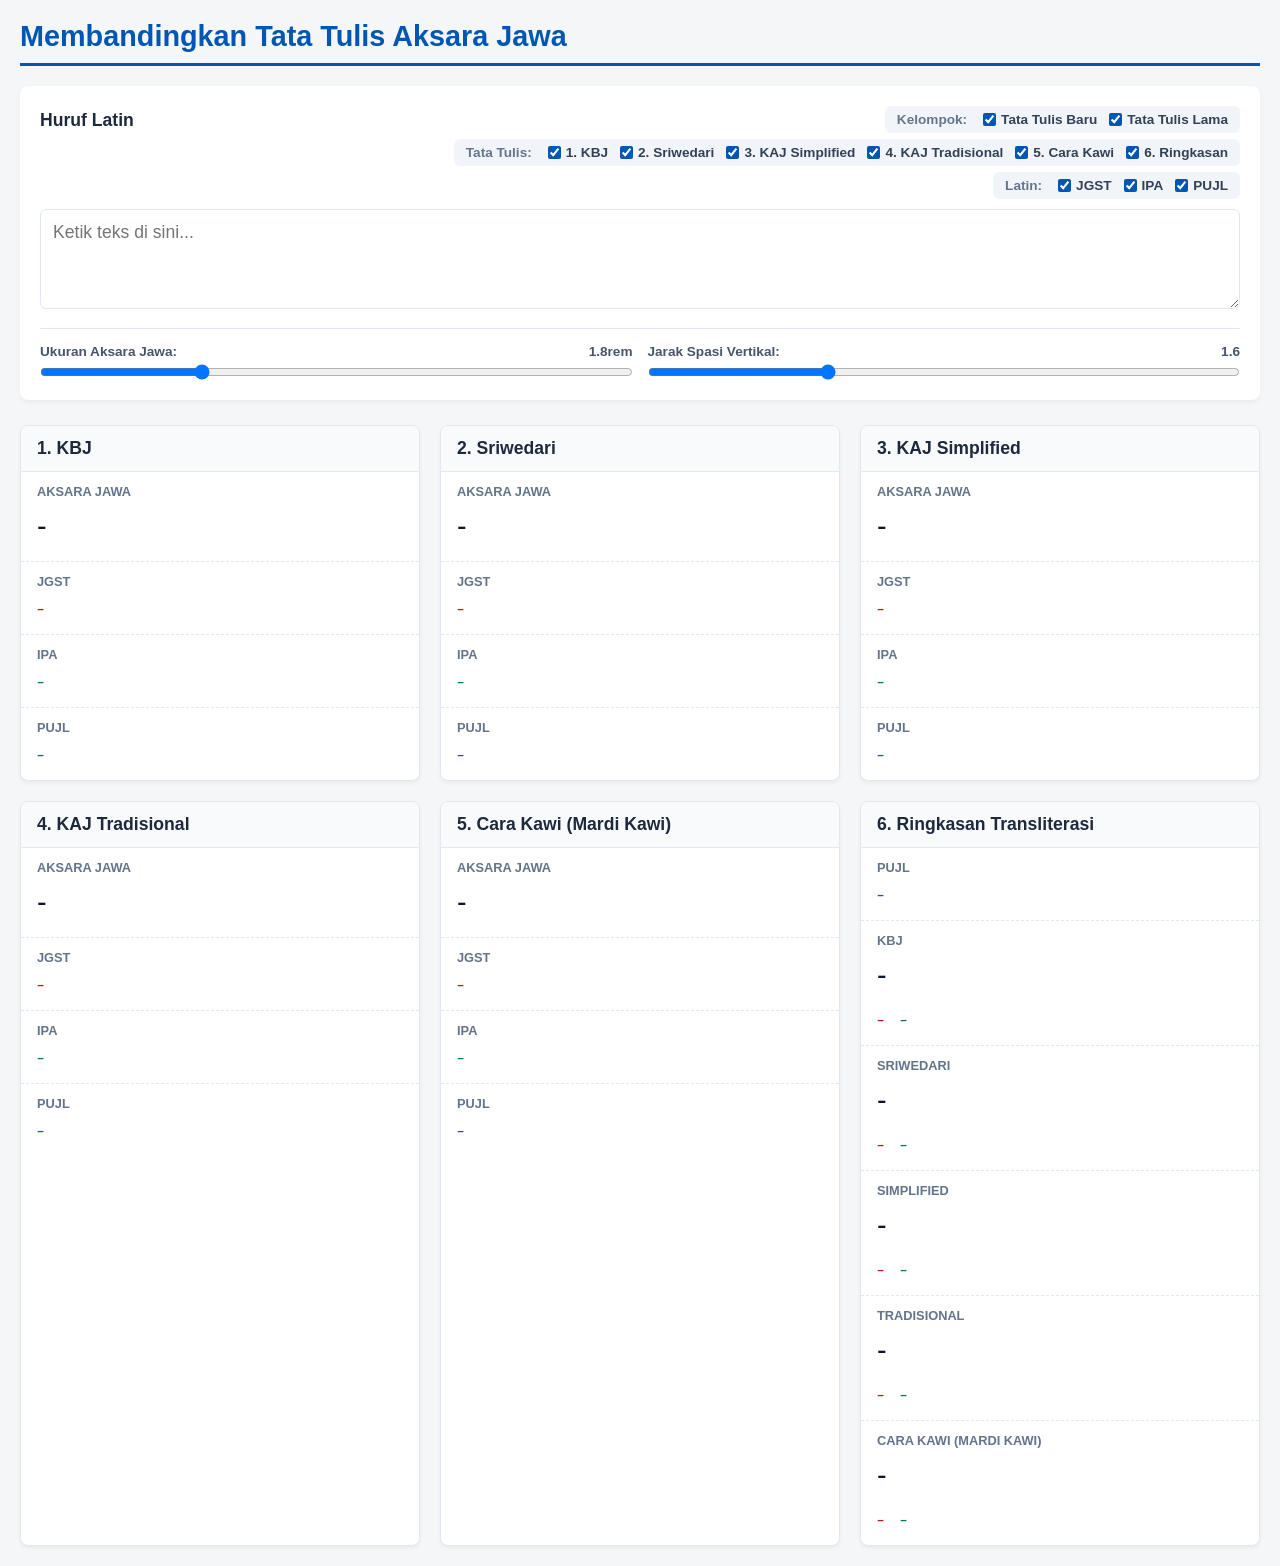
==== index3.html @ ecb648ba "Create index3.html file" ====
<!DOCTYPE html>
<html lang="jw">
<head>
    <meta charset="UTF-8">
    <meta name="viewport" content="width=device-width, initial-scale=1.0">
    <title>Membandingkan Tata Tulis Aksara Jawa</title>
    <!-- Google Font Gentium Plus untuk JGST, IPA & PUJL -->
    <link rel="preconnect" href="https://fonts.googleapis.com">
    <link rel="preconnect" href="https://fonts.gstatic.com" crossorigin>
    <link href="https://fonts.googleapis.com/css2?family=Gentium+Plus:ital,wght@0,400;0,700;1,400;1,700&display=swap" rel="stylesheet">
    <style>
        @font-face {
            font-family: 'Ngayogyann';
            src: url('ngayogyann.ttf') format('truetype');
        }
        @font-face {
            font-family: 'Ngayogyan';
            src: url('ngayogyan.ttf') format('truetype');
        }

        :root {
            --primary: #0056b3;
            --bg: #f4f6f8;
            --card-bg: #ffffff;
            --border: #e2e8f0;
            --warning-color: #dc2626;
        }

        * { box-sizing: border-box; margin: 0; padding: 0; }
        body { font-family: 'Segoe UI', Tahoma, Geneva, Verdana, sans-serif; background-color: var(--bg); color: #333; padding: 20px; }
        .container { max-width: 1400px; margin: 0 auto; }
        h1 { font-size: 1.8rem; color: var(--primary); border-bottom: 3px solid var(--primary); padding-bottom: 10px; margin-bottom: 20px; }

        .input-section { background: var(--card-bg); padding: 20px; border-radius: 8px; box-shadow: 0 2px 5px rgba(0,0,0,0.05); margin-bottom: 25px; }
        
        .input-header {
            display: flex;
            justify-content: space-between;
            align-items: flex-start;
            margin-bottom: 10px;
            gap: 15px;
            flex-wrap: wrap;
        }

        .input-title {
            font-size: 1.1rem;
            font-weight: bold;
            color: #1e293b;
            padding-top: 4px;
        }

        .toggles-wrapper {
            display: flex;
            flex-direction: column;
            align-items: flex-end;
            gap: 6px;
        }

        .card-toggles, .sub-toggles {
            display: flex;
            gap: 12px;
            background: #f1f5f9;
            padding: 6px 12px;
            border-radius: 6px;
            font-size: 0.85rem;
            flex-wrap: wrap;
            justify-content: flex-end;
        }

        .toggle-label {
            font-weight: bold;
            color: #64748b;
            margin-right: 4px;
        }

        .card-toggle-item {
            display: flex;
            align-items: center;
            gap: 5px;
            cursor: pointer;
            user-select: none;
            color: #334155;
            font-weight: 600;
        }

        .card-toggle-item input[type="checkbox"] {
            cursor: pointer;
            accent-color: var(--primary);
        }

        .textarea-wrapper {
            position: relative;
            width: 100%;
        }

        textarea {
            width: 100%;
            height: 100px;
            padding: 12px;
            padding-right: 40px;
            font-size: 1.1rem;
            border: 1px solid var(--border);
            border-radius: 6px;
            resize: vertical;
            font-family: inherit;
        }

        textarea:focus { outline: none; border-color: var(--primary); box-shadow: 0 0 0 3px rgba(0, 86, 179, 0.2); }

        .btn-clear {
            position: absolute;
            top: 10px;
            right: 12px;
            background: #e2e8f0;
            border: none;
            color: #64748b;
            width: 26px;
            height: 26px;
            border-radius: 50%;
            cursor: pointer;
            display: none;
            align-items: center;
            justify-content: center;
            font-size: 1.1rem;
            font-weight: bold;
            line-height: 1;
            transition: all 0.2s;
        }
        .btn-clear:hover { background: #cbd5e1; color: #0f172a; }

        .controls-grid {
            display: grid;
            grid-template-columns: repeat(auto-fit, minmax(250px, 1fr));
            gap: 15px;
            margin-top: 15px;
            padding-top: 15px;
            border-top: 1px solid var(--border);
        }
        .control-group { display: flex; flex-direction: column; gap: 5px; }
        .control-group label { font-size: 0.85rem; font-weight: 600; color: #475569; display: flex; justify-content: space-between; }
        .control-group input[type="range"] { width: 100%; cursor: pointer; }

        .grid-container { display: grid; grid-template-columns: repeat(auto-fit, minmax(350px, 1fr)); gap: 20px; }
        
        .card { background: var(--card-bg); border: 1px solid var(--border); border-radius: 8px; overflow: hidden; box-shadow: 0 2px 4px rgba(0,0,0,0.05); }
        .card-header { background: #f8fafc; font-size: 1.1rem; font-weight: bold; color: #1e293b; padding: 12px 16px; border-bottom: 1px solid var(--border); }

        .output-group { padding: 12px 16px; border-bottom: 1px dashed var(--border); }
        .output-group:last-child { border-bottom: none; }
        
        .output-label { font-size: 0.8rem; color: #64748b; font-weight: bold; text-transform: uppercase; margin-bottom: 4px; }
        
        .box-aksara { min-height: 40px; font-size: 1.8rem; line-height: 1.6; color: #0f172a; word-wrap: break-word; white-space: pre-wrap;}
        
        .box-jgst { font-family: 'Gentium Plus', serif; font-size: 1.25rem; color: #b91c1c; font-weight: bold; word-wrap: break-word; white-space: pre-wrap;}
        .box-ipa { font-family: 'Gentium Plus', serif; font-size: 1.25rem; color: #047857; font-weight: bold; word-wrap: break-word; white-space: pre-wrap;}
        .box-pujl { font-family: 'Gentium Plus', serif; font-size: 1.25rem; color: #1d4ed8; font-weight: bold; word-wrap: break-word; white-space: pre-wrap;}

        .font-ngayogyann { font-family: 'Ngayogyann', 'Noto Sans Javanese', sans-serif; }
        .font-ngayogyan { font-family: 'Ngayogyan', 'Noto Sans Javanese', sans-serif; }
        .ringkasan-sub-row { display: flex; gap: 16px; margin-top: 6px; flex-wrap: wrap; align-items: center; }

        .rekan-highlight { color: var(--warning-color); font-weight: bold; }
        .rekan-warning-badge {
            color: var(--warning-color);
            font-size: 0.8rem;
            margin-top: 8px;
            padding-top: 6px;
            border-top: 1px dashed var(--border);
            font-family: 'Segoe UI', Tahoma, Geneva, Verdana, sans-serif;
            line-height: 1.4;
        }
    </style>
</head>
<body>

<!-- Hidden Iframes for Isolating Transliteration Engines -->
<iframe id="engineKBJ" style="display:none;"></iframe>
<iframe id="engineSriwedari" style="display:none;"></iframe>
<iframe id="engineSimplified" style="display:none;"></iframe>
<iframe id="engineTradisional" style="display:none;"></iframe>
<iframe id="engineCaraKawi" style="display:none;"></iframe>

<div class="container">
    <h1>Membandingkan Tata Tulis Aksara Jawa</h1>

    <div class="input-section">
        <div class="input-header">
            <span class="input-title">Huruf Latin</span>
            <div class="toggles-wrapper">
                <div class="card-toggles">
                    <span class="toggle-label">Kelompok:</span>
                    <label class="card-toggle-item"><input type="checkbox" id="toggleTataTulisBaru" checked> Tata Tulis Baru</label>
                    <label class="card-toggle-item"><input type="checkbox" id="toggleTataTulisLama" checked> Tata Tulis Lama</label>
                </div>
                <div class="card-toggles">
                    <span class="toggle-label">Tata Tulis:</span>
                    <label class="card-toggle-item"><input type="checkbox" class="toggle-card" data-card="KBJ" checked> 1. KBJ</label>
                    <label class="card-toggle-item"><input type="checkbox" class="toggle-card" data-card="Sriwedari" checked> 2. Sriwedari</label>
                    <label class="card-toggle-item"><input type="checkbox" class="toggle-card" data-card="Simplified" checked> 3. KAJ Simplified</label>
                    <label class="card-toggle-item"><input type="checkbox" class="toggle-card" data-card="Tradisional" checked> 4. KAJ Tradisional</label>
                    <label class="card-toggle-item"><input type="checkbox" class="toggle-card" data-card="CaraKawi" checked> 5. Cara Kawi</label>
                    <label class="card-toggle-item"><input type="checkbox" class="toggle-card" data-card="Ringkasan" checked> 6. Ringkasan</label>
                </div>
                <div class="sub-toggles">
                    <span class="toggle-label">Latin:</span>
                    <label class="card-toggle-item"><input type="checkbox" class="toggle-sub" data-sub="jgst" checked> JGST</label>
                    <label class="card-toggle-item"><input type="checkbox" class="toggle-sub" data-sub="ipa" checked> IPA</label>
                    <label class="card-toggle-item"><input type="checkbox" class="toggle-sub" data-sub="pujl" checked> PUJL</label>
                </div>
            </div>
        </div>
        
        <div class="textarea-wrapper">
            <textarea id="inputLatin" 
                      placeholder="Ketik teks di sini..." 
                      autocapitalize="none" 
                      autocomplete="off" 
                      autocorrect="off" 
                      spellcheck="false"></textarea>
            <button id="btnClear" class="btn-clear" title="Hapus teks">&times;</button>
        </div>

        <div class="controls-grid">
            <div class="control-group">
                <label for="sliderFontSize">Ukuran Aksara Jawa: <span id="valFontSize">1.8rem</span></label>
                <input type="range" id="sliderFontSize" min="1" max="4" step="0.1" value="1.8">
            </div>
            <div class="control-group">
                <label for="sliderLineHeight">Jarak Spasi Vertikal: <span id="valLineHeight">1.6</span></label>
                <input type="range" id="sliderLineHeight" min="1" max="3" step="0.1" value="1.6">
            </div>
        </div>
    </div>

    <div class="grid-container">
        <!-- 1. KBJ -->
        <div class="card" id="cardKBJ">
            <div class="card-header">1. KBJ</div>
            <div class="output-group group-aksara">
                <div class="output-label">Aksara Jawa</div>
                <div id="outKBJ_Aksara" class="box-aksara font-ngayogyann">-</div>
            </div>
            <div class="output-group group-jgst">
                <div class="output-label">JGST</div>
                <div id="outKBJ_JGST" class="box-jgst">-</div>
            </div>
            <div class="output-group group-ipa">
                <div class="output-label">IPA</div>
                <div id="outKBJ_IPA" class="box-ipa">-</div>
            </div>
            <div class="output-group group-pujl">
                <div class="output-label">PUJL</div>
                <div id="outKBJ_PUJL" class="box-pujl">-</div>
            </div>
        </div>

        <!-- 2. Sriwedari -->
        <div class="card" id="cardSriwedari">
            <div class="card-header">2. Sriwedari</div>
            <div class="output-group group-aksara">
                <div class="output-label">Aksara Jawa</div>
                <div id="outSriwedari_Aksara" class="box-aksara font-ngayogyann">-</div>
            </div>
            <div class="output-group group-jgst">
                <div class="output-label">JGST</div>
                <div id="outSriwedari_JGST" class="box-jgst">-</div>
            </div>
            <div class="output-group group-ipa">
                <div class="output-label">IPA</div>
                <div id="outSriwedari_IPA" class="box-ipa">-</div>
            </div>
            <div class="output-group group-pujl">
                <div class="output-label">PUJL</div>
                <div id="outSriwedari_PUJL" class="box-pujl">-</div>
            </div>
        </div>

        <!-- 3. KAJ Simplified -->
        <div class="card" id="cardSimplified">
            <div class="card-header">3. KAJ Simplified</div>
            <div class="output-group group-aksara">
                <div class="output-label">Aksara Jawa</div>
                <div id="outSimplified_Aksara" class="box-aksara font-ngayogyann">-</div>
            </div>
            <div class="output-group group-jgst">
                <div class="output-label">JGST</div>
                <div id="outSimplified_JGST" class="box-jgst">-</div>
            </div>
            <div class="output-group group-ipa">
                <div class="output-label">IPA</div>
                <div id="outSimplified_IPA" class="box-ipa">-</div>
            </div>
            <div class="output-group group-pujl">
                <div class="output-label">PUJL</div>
                <div id="outSimplified_PUJL" class="box-pujl">-</div>
            </div>
        </div>

        <!-- 4. KAJ Tradisional -->
        <div class="card" id="cardTradisional">
            <div class="card-header">4. KAJ Tradisional</div>
            <div class="output-group group-aksara">
                <div class="output-label">Aksara Jawa</div>
                <div id="outTradisional_Aksara" class="box-aksara font-ngayogyan">-</div>
            </div>
            <div class="output-group group-jgst">
                <div class="output-label">JGST</div>
                <div id="outTradisional_JGST" class="box-jgst">-</div>
            </div>
            <div class="output-group group-ipa">
                <div class="output-label">IPA</div>
                <div id="outTradisional_IPA" class="box-ipa">-</div>
            </div>
            <div class="output-group group-pujl">
                <div class="output-label">PUJL</div>
                <div id="outTradisional_PUJL" class="box-pujl">-</div>
            </div>
        </div>

        <!-- 5. Cara Kawi -->
        <div class="card" id="cardCaraKawi">
            <div class="card-header">5. Cara Kawi (Mardi Kawi)</div>
            <div class="output-group group-aksara">
                <div class="output-label">Aksara Jawa</div>
                <div id="outCaraKawi_Aksara" class="box-aksara font-ngayogyan">-</div>
            </div>
            <div class="output-group group-jgst">
                <div class="output-label">JGST</div>
                <div id="outCaraKawi_JGST" class="box-jgst">-</div>
            </div>
            <div class="output-group group-ipa">
                <div class="output-label">IPA</div>
                <div id="outCaraKawi_IPA" class="box-ipa">-</div>
            </div>
            <div class="output-group group-pujl">
                <div class="output-label">PUJL</div>
                <div id="outCaraKawi_PUJL" class="box-pujl">-</div>
            </div>
        </div>

        <!-- 6. Ringkasan Transliterasi -->
        <div class="card" id="cardRingkasan">
            <div class="card-header">6. Ringkasan Transliterasi</div>
            <div class="output-group group-pujl">
                <div class="output-label">PUJL</div>
                <div id="outRingkasan_PUJL" class="box-pujl">-</div>
            </div>
            <div class="output-group">
                <div class="output-label">KBJ</div>
                <div id="outRingkasan_KBJ" class="box-aksara font-ngayogyann">-</div>
                <div class="ringkasan-sub-row">
                    <div id="outRingkasan_KBJ_JGST" class="box-jgst">-</div>
                    <div id="outRingkasan_KBJ_IPA" class="box-ipa">-</div>
                </div>
            </div>
            <div class="output-group">
                <div class="output-label">Sriwedari</div>
                <div id="outRingkasan_Sriwedari" class="box-aksara font-ngayogyann">-</div>
                <div class="ringkasan-sub-row">
                    <div id="outRingkasan_Sriwedari_JGST" class="box-jgst">-</div>
                    <div id="outRingkasan_Sriwedari_IPA" class="box-ipa">-</div>
                </div>
            </div>
            <div class="output-group">
                <div class="output-label">Simplified</div>
                <div id="outRingkasan_Simplified" class="box-aksara font-ngayogyann">-</div>
                <div class="ringkasan-sub-row">
                    <div id="outRingkasan_Simplified_JGST" class="box-jgst">-</div>
                    <div id="outRingkasan_Simplified_IPA" class="box-ipa">-</div>
                </div>
            </div>
            <div class="output-group">
                <div class="output-label">Tradisional</div>
                <div id="outRingkasan_Tradisional" class="box-aksara font-ngayogyan">-</div>
                <div class="ringkasan-sub-row">
                    <div id="outRingkasan_Tradisional_JGST" class="box-jgst">-</div>
                    <div id="outRingkasan_Tradisional_IPA" class="box-ipa">-</div>
                </div>
            </div>
            <div class="output-group">
                <div class="output-label">Cara Kawi (Mardi Kawi)</div>
                <div id="outRingkasan_CaraKawi" class="box-aksara font-ngayogyan">-</div>
                <div class="ringkasan-sub-row">
                    <div id="outRingkasan_CaraKawi_JGST" class="box-jgst">-</div>
                    <div id="outRingkasan_CaraKawi_IPA" class="box-ipa">-</div>
                </div>
            </div>
        </div>
    </div>
</div>

<script src="jgst.js"></script>
<script src="ipa.js"></script>
<script src="pujl.js"></script>

<script>
    // Kamus Aksara Rekan Khusus untuk Peringatan Paugeran
    const REKAN_KHUSUS_MAP = {
        'q': 'ꦐ', 'hh': 'ꦲ꦳', 'xng': 'ꦔ꦳', 'ts': 'ꦱ꦳', 'shh': 'ꦰ꦳',
        'xsy': 'ꦯ꦳', 'dl': 'ꦭ꦳', 'tth': 'ꦡ꦳', 'zh': 'ꦣ꦳', 'x': 'ꦑ꦳'
    };

    // Konfigurasi Engine Iframe untuk Mengisolasi Scope Fungsi Global
    const EngineConfigs = {
        'kbj': { frameId: 'engineKBJ', src: 'kbj.js', fnName: 'transliterasiKalimat' },
        'sriwedari': { frameId: 'engineSriwedari', src: 'sriwedari.js', fnName: 'transliterasiKalimat' },
        'simplified': { frameId: 'engineSimplified', src: 'simplified.js', fnName: 'transliterasiKalimat' },
        'tradisional': { frameId: 'engineTradisional', src: 'tradisional.js', fnName: 'transliterateKawi' },
        'carakawi': { frameId: 'engineCaraKawi', src: 'carakawi.js', fnName: 'transliterateKawi' }
    };

    // Inisialisasi Frame Terisolasi
    function initEngineFrames() {
        Object.keys(EngineConfigs).forEach(key => {
            const config = EngineConfigs[key];
            const frame = document.getElementById(config.frameId);
            if (frame) {
                const doc = frame.contentWindow.document;
                doc.open();
                doc.write('<!DOCTYPE html><html><head><script src="' + config.src + '"><\/script></head><body></body></html>');
                doc.close();
            }
        });
    }

    // Pemanggilan Transliterasi dari Scope Iframe Terisolasi
    function runModuleTransliteration(fnKey, input) {
        if (!input.trim()) return '';
        const config = EngineConfigs[fnKey];
        if (!config) return input;

        const frame = document.getElementById(config.frameId);
        if (frame && frame.contentWindow && typeof frame.contentWindow[config.fnName] === 'function') {
            return frame.contentWindow[config.fnName](input);
        }
        return input;
    }

    // Helper Penetrasi JGST untuk IPA/PUJL
    function netralkanJGSTForPUJL(jgstStr, rawLatin, fnKey) {
        if (!jgstStr || !rawLatin) return jgstStr;
        let rawLower = rawLatin.toLowerCase();
        let res = jgstStr;

        res = res.replace(/\//g, '');
        
        if (fnKey === 'sriwedari') {
            if (/o/i.test(res) && /a/i.test(rawLower) && !/o/i.test(rawLower)) {
                res = res.replace(/o/g, 'a').replace(/O/g, 'A');
            }
        }

        if (['kbj', 'sriwedari', 'simplified'].includes(fnKey)) {
            res = res.replace(/ñc/g, 'nc').replace(/Ñc/g, 'Nc')
                     .replace(/ñj/g, 'nj').replace(/Ñj/g, 'Nj');
        }

        return res;
    }

    function generateJGSTAndIPAShifted(rawInput, fnKey, isSastraLampah = false) {
        if (!rawInput.trim()) {
            return { jgst: '-', ipa: '-', pujl: '-' };
        }

        const MARKER = '\uE000';
        const tokens = rawInput.split(/(\s+)/);
        let markedInput = "";
        let wordTokens = [];

        for (let i = 0; i < tokens.length; i++) {
            let t = tokens[i];
            if (/^\s+$/.test(t)) {
                markedInput += t;
            } else if (t !== '') {
                markedInput += t + MARKER;
                wordTokens.push(t);
            }
        }

        const aksaraMarked = runModuleTransliteration(fnKey, markedInput);

        let fullJgst = '';
        if (aksaraMarked && typeof transliterateToJGST === 'function') {
            fullJgst = transliterateToJGST(aksaraMarked);
        } else {
            fullJgst = aksaraMarked;
        }

        const rawJgstSegments = fullJgst.split(MARKER);

        if (isSastraLampah) {
            for (let i = 0; i < rawJgstSegments.length; i++) {
                if (/^h[aāiīuūěéèeoꜽꜷṛḷ]/i.test(rawJgstSegments[i])) {
                    rawJgstSegments[i] = rawJgstSegments[i].substring(1);
                }
            }
        }

        let cleanedJgstSegments = [];
        let carryOver = "";
        const jgstVowelRegex = /(lě|ŕě|ṝ|ḹ|[āaīiūuěéèeoꜽꜷṛḷ])$/;

        let wordIdx = 0;
        for (let i = 0; i < rawJgstSegments.length; i++) {
            let rawSeg = rawJgstSegments[i];
            if (rawSeg === '' && i === rawJgstSegments.length - 1) continue;

            let seg = carryOver + rawSeg.replace(/^\s+/, '');
            carryOver = "";

            if (wordIdx < wordTokens.length - 1) {
                let origWord = wordTokens[wordIdx] || "";
                let cleanOrigWord = origWord.replace(/[^a-zA-Za-zA-Zāāīīūūěéèeoꜽꜷṛḷ]/g, '');
                let origEndedWithConsonant = !/[aāiīuūěéèeoꜽꜷṛḷ]$/i.test(cleanOrigWord);

                if (origEndedWithConsonant) {
                    let vMatch = seg.match(jgstVowelRegex);
                    if (vMatch) {
                        let vLen = vMatch[0].length;
                        carryOver = vMatch[0];
                        seg = seg.slice(0, -vLen);
                    }
                }
            }

            cleanedJgstSegments.push(seg);
            wordIdx++;
        }

        if (carryOver && cleanedJgstSegments.length > 0) {
            cleanedJgstSegments[cleanedJgstSegments.length - 1] = carryOver + cleanedJgstSegments[cleanedJgstSegments.length - 1];
        }

        let jgstList = [];
        let ipaList = [];
        let pujlList = [];
        let wordCounter = 0;

        for (let i = 0; i < tokens.length; i++) {
            let token = tokens[i];
            if (/^\s+$/.test(token)) {
                jgstList.push(token);
                ipaList.push(token);
                pujlList.push(token);
            } else if (token !== '') {
                let jgstKata = cleanedJgstSegments[wordCounter] !== undefined ? cleanedJgstSegments[wordCounter] : token;
                let jgstForIPAAndPUJL = netralkanJGSTForPUJL(jgstKata, token, fnKey);

                let ipaKata = '-';
                if (typeof convertJGSTtoIPA === 'function') {
                    ipaKata = convertJGSTtoIPA(jgstForIPAAndPUJL, token, fnKey);
                    if (ipaKata && ipaKata !== '-') {
                        ipaKata = ipaKata.replace(/tɔnpɔ/g, 'tanpɔ');
                    }
                }

                let pujlKata = '-';
                if (typeof convertJGSTtoPUJL === 'function') {
                    pujlKata = convertJGSTtoPUJL(jgstForIPAAndPUJL, token);
                }

                if (pujlKata && pujlKata !== '-') {
                    pujlKata = pujlKata.replace(/\s*\([^)]*\)/g, '').replace(/nyc/gi, 'nc').replace(/nyj/gi, 'nj').trim();
                }

                jgstList.push(jgstKata);
                ipaList.push(ipaKata);
                pujlList.push(pujlKata);
                wordCounter++;
            }
        }

        return {
            jgst: jgstList.join(''),
            ipa: ipaList.join(''),
            pujl: pujlList.join('')
        };
    }

    function processCardOutput(moduleId, fnKey, rawInput, isSastraLampah = false, checkRekanKhusus = false) {
        const outAksara = document.getElementById(`out${moduleId}_Aksara`);
        const outJGST = document.getElementById(`out${moduleId}_JGST`);
        const outIPA = document.getElementById(`out${moduleId}_IPA`);
        const outPUJL = document.getElementById(`out${moduleId}_PUJL`);

        if (!rawInput.trim()) {
            outAksara.textContent = '-'; 
            outJGST.textContent = '-'; 
            outIPA.textContent = '-';
            if (outPUJL) outPUJL.textContent = '-';
            return;
        }

        let formattedInput = rawInput;
        if (moduleId === 'Tradisional' || moduleId === 'CaraKawi') {
            formattedInput = rawInput.replace(/e'/g, 'é').replace(/E'/g, 'É');
        }

        let aksaraUtuh = runModuleTransliteration(fnKey, formattedInput);
        let warningText = "";

        if (checkRekanKhusus) {
            let detectedAksaraJawa = [];
            let keys = Object.keys(REKAN_KHUSUS_MAP).sort((a, b) => b.length - a.length);

            keys.forEach(key => {
                let regex = new RegExp(`\\b${key}\\b|${key}`, 'gi');
                if (regex.test(formattedInput)) {
                    let aksaraSymbol = REKAN_KHUSUS_MAP[key];
                    if (!detectedAksaraJawa.includes(aksaraSymbol)) {
                        detectedAksaraJawa.push(aksaraSymbol);
                    }
                }
            });

            if (detectedAksaraJawa.length > 0) {
                keys.forEach(key => {
                    let aksaraSymbol = REKAN_KHUSUS_MAP[key];
                    let regexLatin = new RegExp(key, 'gi');
                    aksaraUtuh = aksaraUtuh.replace(regexLatin, `<span class="rekan-highlight">${aksaraSymbol}</span>`);
                });

                let namaPaugeranMap = {
                    'KBJ': 'KBJ',
                    'Sriwedari': 'Sriwedari',
                    'CaraKawi': 'Cara Kawi (Mardi Kawi)'
                };

                let daftarAksaraFormatted = detectedAksaraJawa.map(a => `<span class="rekan-highlight">${a}</span>`).join(', ');
                warningText = `<div class="rekan-warning-badge">⚠️ Katrangan: aksara rekan (${daftarAksaraFormatted}) ora dikenal ing Paugeran ${namaPaugeranMap[moduleId] || moduleId}.</div>`;
            }
        }

        outAksara.innerHTML = aksaraUtuh + warningText;

        const resultShifted = generateJGSTAndIPAShifted(formattedInput, fnKey, isSastraLampah);
        outJGST.textContent = resultShifted.jgst;
        outIPA.textContent = resultShifted.ipa;
        if (outPUJL) outPUJL.textContent = resultShifted.pujl;
    }

    function processTransliteration() {
        const input = document.getElementById('inputLatin').value;
        const btnClear = document.getElementById('btnClear');
        btnClear.style.display = input.length > 0 ? 'flex' : 'none';

        processCardOutput('KBJ', 'kbj', input, false, true);
        processCardOutput('Sriwedari', 'sriwedari', input, false, true);
        processCardOutput('Simplified', 'simplified', input, false, false);
        processCardOutput('Tradisional', 'tradisional', input, true, false);
        processCardOutput('CaraKawi', 'carakawi', input, true, true);

        // Update Kartu Ringkasan
        const outRingkasanPUJL = document.getElementById('outRingkasan_PUJL');
        
        const outRingkasanKBJ = document.getElementById('outRingkasan_KBJ');
        const outRingkasanKBJ_JGST = document.getElementById('outRingkasan_KBJ_JGST');
        const outRingkasanKBJ_IPA = document.getElementById('outRingkasan_KBJ_IPA');

        const outRingkasanSriwedari = document.getElementById('outRingkasan_Sriwedari');
        const outRingkasanSriwedari_JGST = document.getElementById('outRingkasan_Sriwedari_JGST');
        const outRingkasanSriwedari_IPA = document.getElementById('outRingkasan_Sriwedari_IPA');

        const outRingkasanSimplified = document.getElementById('outRingkasan_Simplified');
        const outRingkasanSimplified_JGST = document.getElementById('outRingkasan_Simplified_JGST');
        const outRingkasanSimplified_IPA = document.getElementById('outRingkasan_Simplified_IPA');

        const outRingkasanTradisional = document.getElementById('outRingkasan_Tradisional');
        const outRingkasanTradisional_JGST = document.getElementById('outRingkasan_Tradisional_JGST');
        const outRingkasanTradisional_IPA = document.getElementById('outRingkasan_Tradisional_IPA');

        const outRingkasanCaraKawi = document.getElementById('outRingkasan_CaraKawi');
        const outRingkasanCaraKawi_JGST = document.getElementById('outRingkasan_CaraKawi_JGST');
        const outRingkasanCaraKawi_IPA = document.getElementById('outRingkasan_CaraKawi_IPA');

        if (!input.trim()) {
            if (outRingkasanPUJL) outRingkasanPUJL.textContent = '-';
            
            if (outRingkasanKBJ) outRingkasanKBJ.textContent = '-';
            if (outRingkasanKBJ_JGST) outRingkasanKBJ_JGST.textContent = '-';
            if (outRingkasanKBJ_IPA) outRingkasanKBJ_IPA.textContent = '-';

            if (outRingkasanSriwedari) outRingkasanSriwedari.textContent = '-';
            if (outRingkasanSriwedari_JGST) outRingkasanSriwedari_JGST.textContent = '-';
            if (outRingkasanSriwedari_IPA) outRingkasanSriwedari_IPA.textContent = '-';

            if (outRingkasanSimplified) outRingkasanSimplified.textContent = '-';
            if (outRingkasanSimplified_JGST) outRingkasanSimplified_JGST.textContent = '-';
            if (outRingkasanSimplified_IPA) outRingkasanSimplified_IPA.textContent = '-';

            if (outRingkasanTradisional) outRingkasanTradisional.textContent = '-';
            if (outRingkasanTradisional_JGST) outRingkasanTradisional_JGST.textContent = '-';
            if (outRingkasanTradisional_IPA) outRingkasanTradisional_IPA.textContent = '-';

            if (outRingkasanCaraKawi) outRingkasanCaraKawi.textContent = '-';
            if (outRingkasanCaraKawi_JGST) outRingkasanCaraKawi_JGST.textContent = '-';
            if (outRingkasanCaraKawi_IPA) outRingkasanCaraKawi_IPA.textContent = '-';
        } else {
            if (outRingkasanPUJL) outRingkasanPUJL.textContent = document.getElementById('outKBJ_PUJL').textContent;

            if (outRingkasanKBJ) outRingkasanKBJ.innerHTML = document.getElementById('outKBJ_Aksara').innerHTML;
            if (outRingkasanKBJ_JGST) outRingkasanKBJ_JGST.textContent = document.getElementById('outKBJ_JGST').textContent;
            if (outRingkasanKBJ_IPA) outRingkasanKBJ_IPA.textContent = document.getElementById('outKBJ_IPA').textContent;

            if (outRingkasanSriwedari) outRingkasanSriwedari.innerHTML = document.getElementById('outSriwedari_Aksara').innerHTML;
            if (outRingkasanSriwedari_JGST) outRingkasanSriwedari_JGST.textContent = document.getElementById('outSriwedari_JGST').textContent;
            if (outRingkasanSriwedari_IPA) outRingkasanSriwedari_IPA.textContent = document.getElementById('outSriwedari_IPA').textContent;

            if (outRingkasanSimplified) outRingkasanSimplified.innerHTML = document.getElementById('outSimplified_Aksara').innerHTML;
            if (outRingkasanSimplified_JGST) outRingkasanSimplified_JGST.textContent = document.getElementById('outSimplified_JGST').textContent;
            if (outRingkasanSimplified_IPA) outRingkasanSimplified_IPA.textContent = document.getElementById('outSimplified_IPA').textContent;

            if (outRingkasanTradisional) outRingkasanTradisional.innerHTML = document.getElementById('outTradisional_Aksara').innerHTML;
            if (outRingkasanTradisional_JGST) outRingkasanTradisional_JGST.textContent = document.getElementById('outTradisional_JGST').textContent;
            if (outRingkasanTradisional_IPA) outRingkasanTradisional_IPA.textContent = document.getElementById('outTradisional_IPA').textContent;

            if (outRingkasanCaraKawi) outRingkasanCaraKawi.innerHTML = document.getElementById('outCaraKawi_Aksara').innerHTML;
            if (outRingkasanCaraKawi_JGST) outRingkasanCaraKawi_JGST.textContent = document.getElementById('outCaraKawi_JGST').textContent;
            if (outRingkasanCaraKawi_IPA) outRingkasanCaraKawi_IPA.textContent = document.getElementById('outCaraKawi_IPA').textContent;
        }
    }

    // Handler Toggle Kelompok Tata Tulis Baru & Lama
    const toggleBaru = document.getElementById('toggleTataTulisBaru');
    if (toggleBaru) {
        toggleBaru.addEventListener('change', (e) => {
            const isChecked = e.target.checked;
            ['KBJ', 'Sriwedari', 'Simplified'].forEach(cardType => {
                const cb = document.querySelector(`.toggle-card[data-card="${cardType}"]`);
                if (cb) {
                    cb.checked = isChecked;
                    const cardEl = document.getElementById('card' + cardType);
                    if (cardEl) cardEl.style.display = isChecked ? '' : 'none';
                }
            });
        });
    }

    const toggleLama = document.getElementById('toggleTataTulisLama');
    if (toggleLama) {
        toggleLama.addEventListener('change', (e) => {
            const isChecked = e.target.checked;
            ['Tradisional', 'CaraKawi'].forEach(cardType => {
                const cb = document.querySelector(`.toggle-card[data-card="${cardType}"]`);
                if (cb) {
                    cb.checked = isChecked;
                    const cardEl = document.getElementById('card' + cardType);
                    if (cardEl) cardEl.style.display = isChecked ? '' : 'none';
                }
            });
        });
    }

    function updateGroupToggles() {
        const baruCards = ['KBJ', 'Sriwedari', 'Simplified'];
        const lamaCards = ['Tradisional', 'CaraKawi'];

        const allBaruChecked = baruCards.every(cardType => {
            const cb = document.querySelector(`.toggle-card[data-card="${cardType}"]`);
            return cb && cb.checked;
        });
        if (toggleBaru) toggleBaru.checked = allBaruChecked;

        const allLamaChecked = lamaCards.every(cardType => {
            const cb = document.querySelector(`.toggle-card[data-card="${cardType}"]`);
            return cb && cb.checked;
        });
        if (toggleLama) toggleLama.checked = allLamaChecked;
    }

    // Individual Card Checkbox Toggles
    document.querySelectorAll('.toggle-card').forEach(cb => {
        cb.addEventListener('change', (e) => {
            const cardType = e.target.dataset.card;
            const cardEl = document.getElementById('card' + cardType);
            if (cardEl) cardEl.style.display = e.target.checked ? '' : 'none';
            updateGroupToggles();
        });
    });

    // Sub-Notation (JGST, IPA, PUJL) Checkbox Toggles
    document.querySelectorAll('.toggle-sub').forEach(cb => {
        cb.addEventListener('change', (e) => {
            const subType = e.target.dataset.sub;
            const groups = document.querySelectorAll('.group-' + subType);
            groups.forEach(group => {
                group.style.display = e.target.checked ? '' : 'none';
            });
        });
    });

    // Control Sliders (Ukuran Font & Jarak Spasi)
    const sliderFontSize = document.getElementById('sliderFontSize');
    const valFontSize = document.getElementById('valFontSize');
    sliderFontSize.addEventListener('input', (e) => {
        const val = e.target.value + 'rem';
        valFontSize.textContent = val;
        document.querySelectorAll('.box-aksara').forEach(box => {
            box.style.fontSize = val;
        });
    });

    const sliderLineHeight = document.getElementById('sliderLineHeight');
    const valLineHeight = document.getElementById('valLineHeight');
    sliderLineHeight.addEventListener('input', (e) => {
        const val = e.target.value;
        valLineHeight.textContent = val;
        document.querySelectorAll('.box-aksara').forEach(box => {
            box.style.lineHeight = val;
        });
    });

    // Real-time Input Handler
    const inputLatin = document.getElementById('inputLatin');
    const btnClear = document.getElementById('btnClear');

    inputLatin.addEventListener('input', processTransliteration);
    btnClear.addEventListener('click', () => {
        inputLatin.value = '';
        processTransliteration();
        inputLatin.focus();
    });

    // Initial Trigger
    window.addEventListener('DOMContentLoaded', () => {
        initEngineFrames();
        setTimeout(processTransliteration, 50);
    });
</script>

</body>
</html>
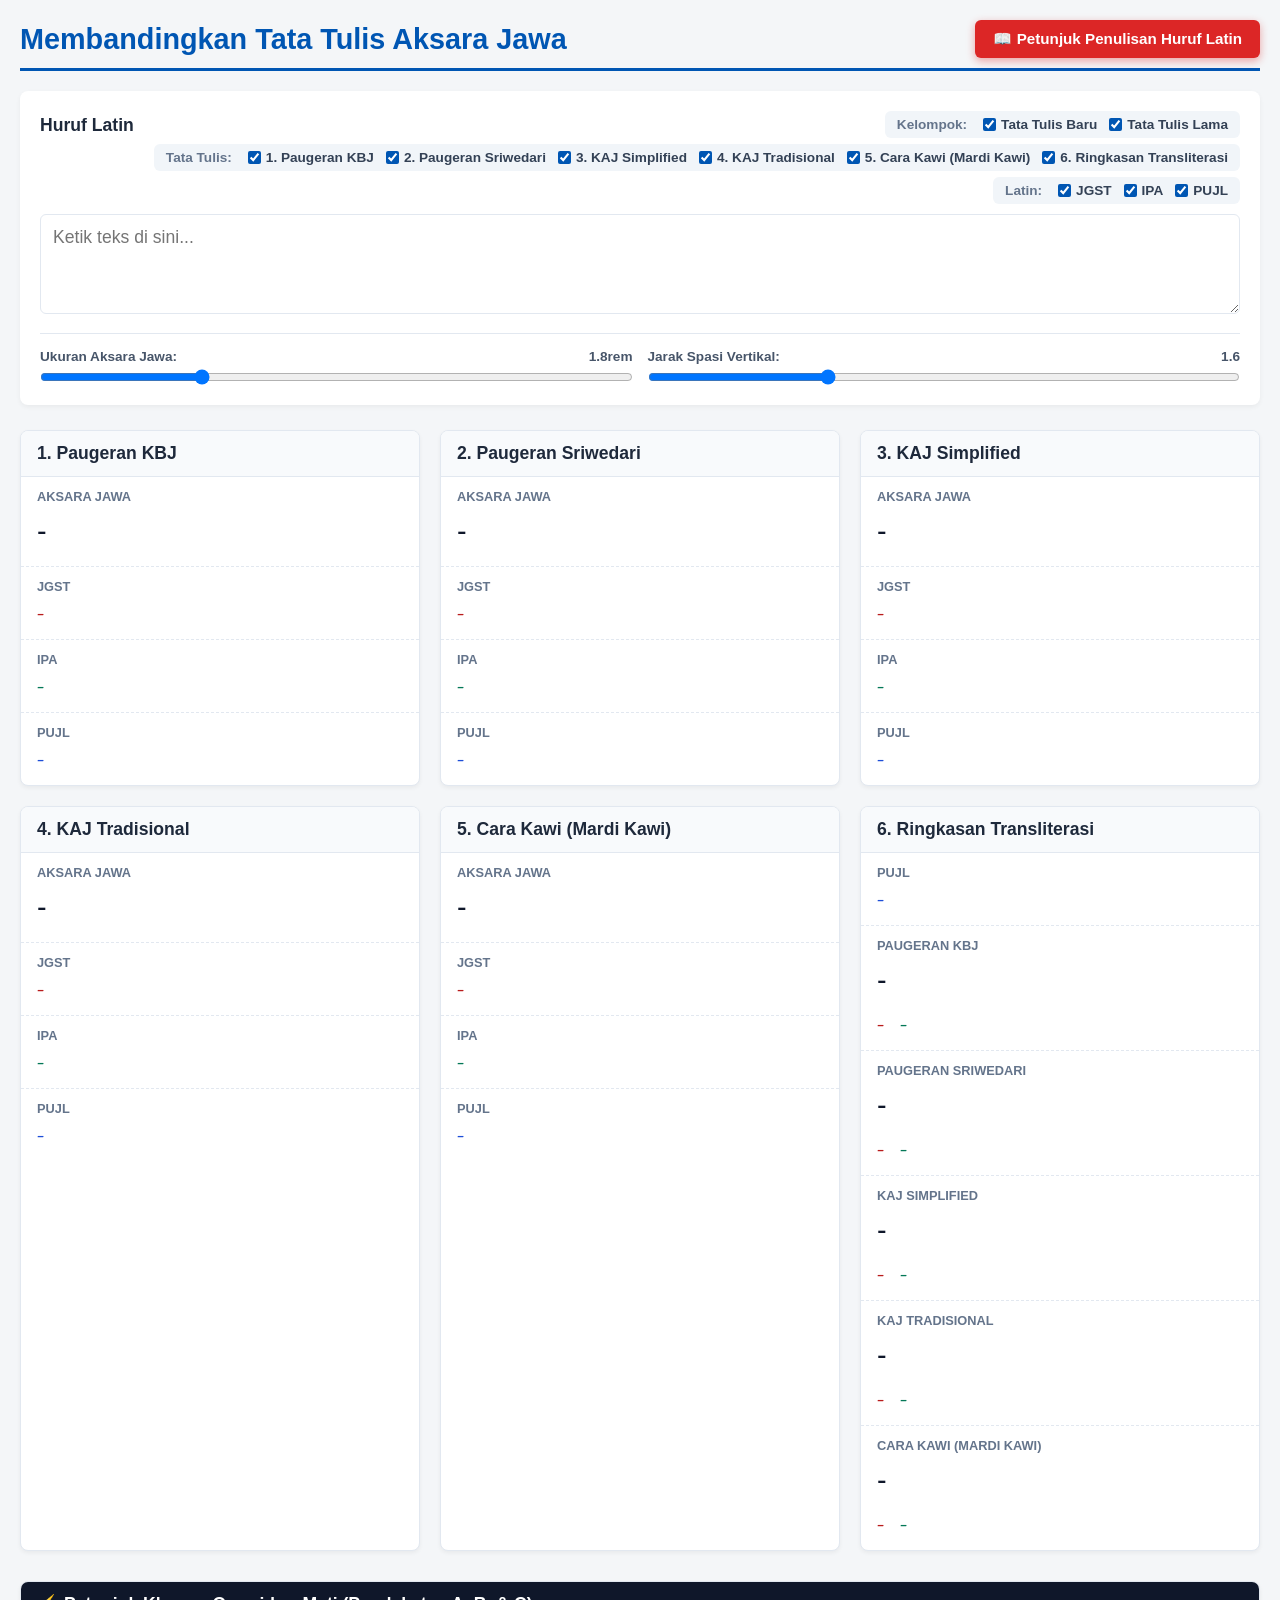
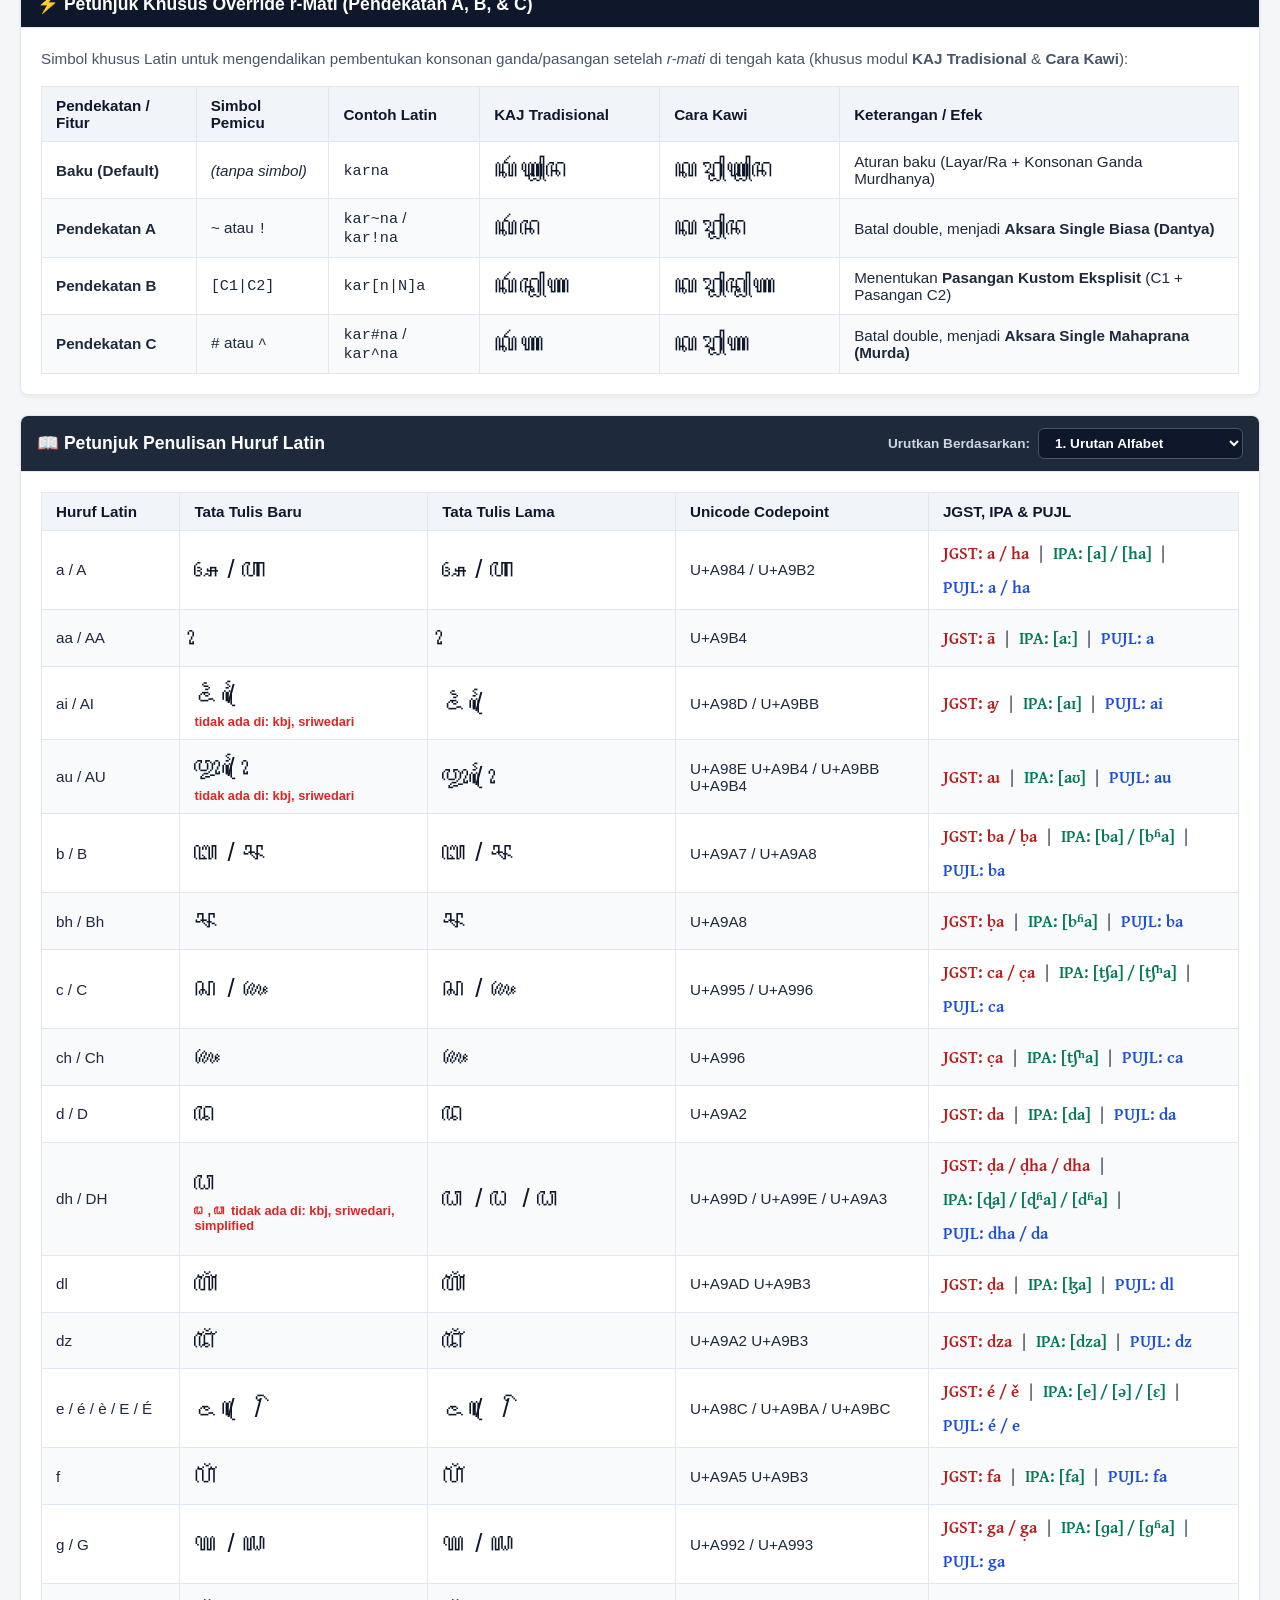
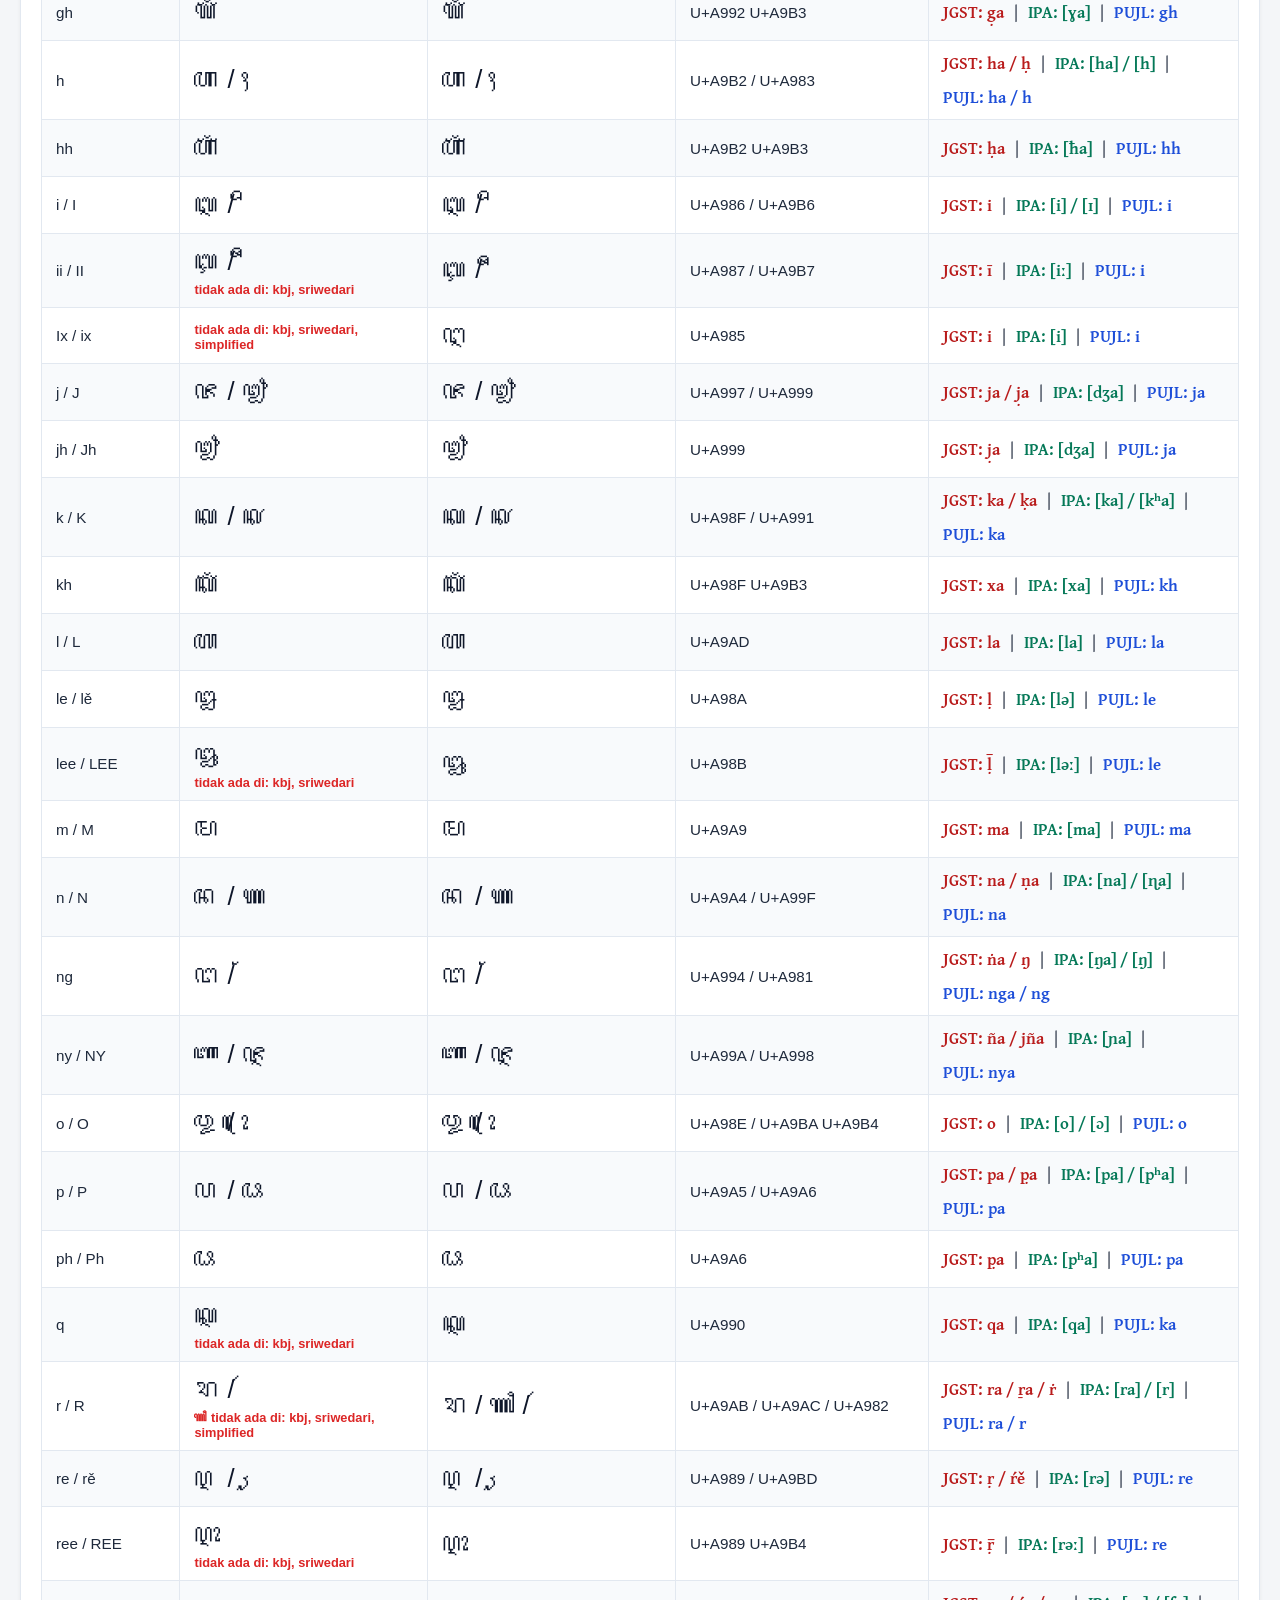
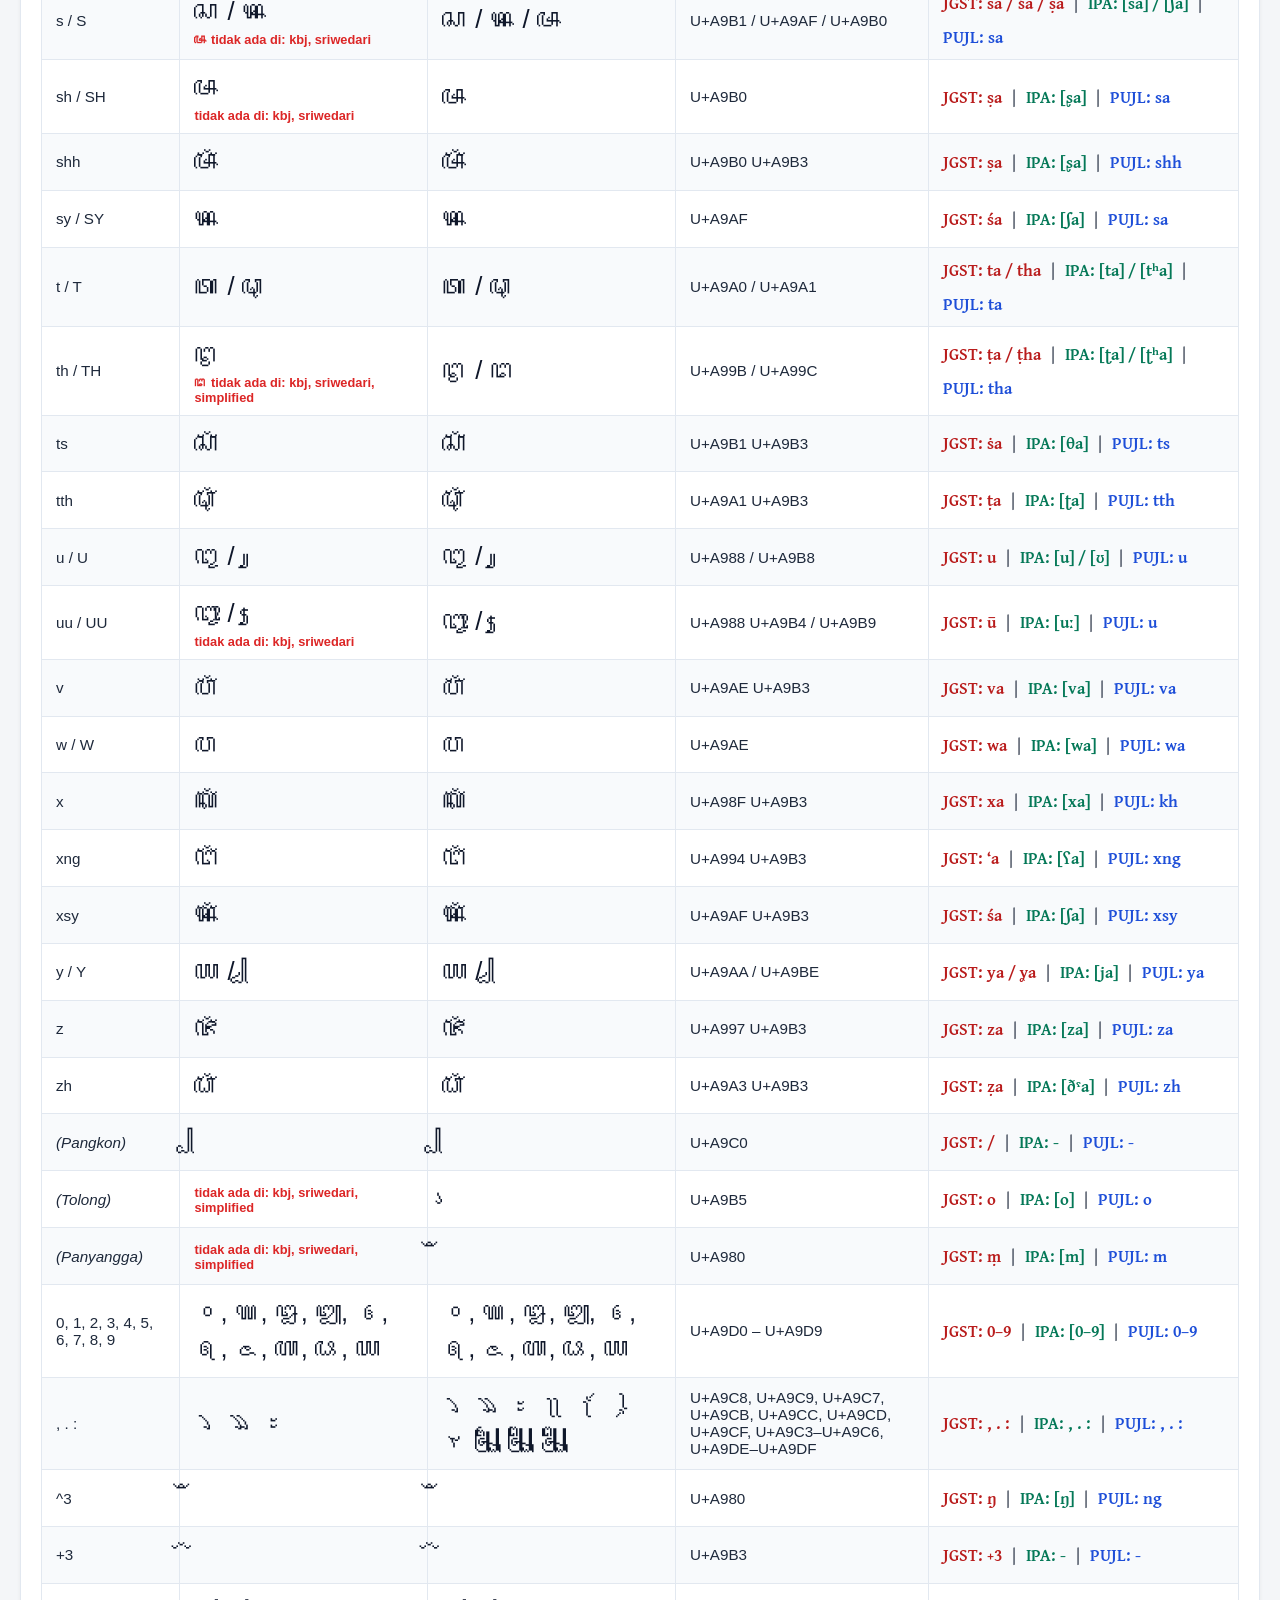
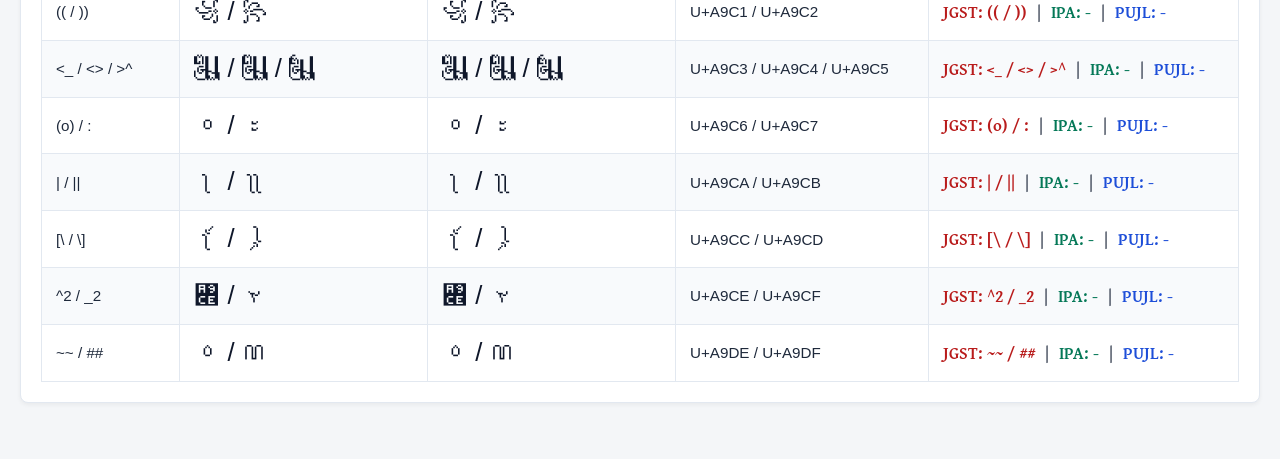
==== commit 3e9a1b1c: "Create index3.html file" ====
--- a/index3.html
+++ b/index3.html
@@ -26,10 +26,51 @@
             --warning-color: #dc2626;
         }
 
+        html {
+            scroll-behavior: smooth;
+        }
+
         * { box-sizing: border-box; margin: 0; padding: 0; }
         body { font-family: 'Segoe UI', Tahoma, Geneva, Verdana, sans-serif; background-color: var(--bg); color: #333; padding: 20px; }
         .container { max-width: 1400px; margin: 0 auto; }
-        h1 { font-size: 1.8rem; color: var(--primary); border-bottom: 3px solid var(--primary); padding-bottom: 10px; margin-bottom: 20px; }
+        
+        .header-bar {
+            display: flex;
+            justify-content: space-between;
+            align-items: center;
+            flex-wrap: wrap;
+            gap: 15px;
+            border-bottom: 3px solid var(--primary);
+            padding-bottom: 10px;
+            margin-bottom: 20px;
+        }
+        .header-bar h1 {
+            font-size: 1.8rem;
+            color: var(--primary);
+            margin: 0;
+            padding: 0;
+            border: none;
+        }
+
+        .btn-petunjuk-latin {
+            display: inline-flex;
+            align-items: center;
+            gap: 6px;
+            background-color: #dc2626;
+            color: #ffffff !important;
+            font-weight: bold;
+            font-size: 0.95rem;
+            padding: 10px 18px;
+            border-radius: 6px;
+            text-decoration: none;
+            box-shadow: 0 3px 8px rgba(220, 38, 38, 0.4);
+            transition: all 0.2s ease-in-out;
+        }
+        .btn-petunjuk-latin:hover {
+            background-color: #b91c1c;
+            box-shadow: 0 5px 14px rgba(220, 38, 38, 0.6);
+            transform: translateY(-2px);
+        }
 
         .input-section { background: var(--card-bg); padding: 20px; border-radius: 8px; box-shadow: 0 2px 5px rgba(0,0,0,0.05); margin-bottom: 25px; }
         
@@ -170,11 +211,64 @@
             font-family: 'Segoe UI', Tahoma, Geneva, Verdana, sans-serif;
             line-height: 1.4;
         }
+
+        .table-guide {
+            width: 100%;
+            border-collapse: collapse;
+            font-size: 0.95rem;
+            color: #1e293b;
+        }
+        .table-guide th, .table-guide td {
+            border: 1px solid var(--border);
+            padding: 10px 14px;
+            text-align: left;
+            vertical-align: middle;
+        }
+        .table-guide th {
+            background-color: #f1f5f9;
+            font-weight: bold;
+            color: #0f172a;
+        }
+        .table-guide tr:nth-child(even) {
+            background-color: #f8fafc;
+        }
+        .table-guide tr:hover {
+            background-color: #f1f5f9;
+        }
+        .aksara-cell {
+            font-size: 1.6rem;
+            line-height: 1.4;
+            font-family: 'Ngayogyann', 'Noto Sans Javanese', sans-serif;
+            color: #0f172a;
+        }
+        .aksara-lama-cell {
+            font-size: 1.6rem;
+            line-height: 1.4;
+            font-family: 'Ngayogyan', 'Noto Sans Javanese', sans-serif;
+            color: #0f172a;
+        }
+        .combined-notation {
+            display: flex;
+            flex-wrap: wrap;
+            gap: 10px;
+            align-items: center;
+            font-family: 'Gentium Plus', serif;
+            font-size: 1.05rem;
+        }
+        .tag-jgst { color: #b91c1c; font-weight: bold; }
+        .tag-ipa { color: #047857; font-weight: bold; }
+        .tag-pujl { color: #1d4ed8; font-weight: bold; }
+        .missing-badge {
+            color: #dc2626;
+            font-size: 0.8rem;
+            display: block;
+            margin-top: 2px;
+            font-weight: 600;
+        }
     </style>
 </head>
 <body>
 
-<!-- Hidden Iframes for Isolating Transliteration Engines -->
 <iframe id="engineKBJ" style="display:none;"></iframe>
 <iframe id="engineSriwedari" style="display:none;"></iframe>
 <iframe id="engineSimplified" style="display:none;"></iframe>
@@ -182,7 +276,10 @@
 <iframe id="engineCaraKawi" style="display:none;"></iframe>
 
 <div class="container">
-    <h1>Membandingkan Tata Tulis Aksara Jawa</h1>
+    <div class="header-bar">
+        <h1>Membandingkan Tata Tulis Aksara Jawa</h1>
+        <a href="#petunjukLatin" class="btn-petunjuk-latin">📖 Petunjuk Penulisan Huruf Latin</a>
+    </div>
 
     <div class="input-section">
         <div class="input-header">
@@ -195,12 +292,12 @@
                 </div>
                 <div class="card-toggles">
                     <span class="toggle-label">Tata Tulis:</span>
-                    <label class="card-toggle-item"><input type="checkbox" class="toggle-card" data-card="KBJ" checked> 1. KBJ</label>
-                    <label class="card-toggle-item"><input type="checkbox" class="toggle-card" data-card="Sriwedari" checked> 2. Sriwedari</label>
+                    <label class="card-toggle-item"><input type="checkbox" class="toggle-card" data-card="KBJ" checked> 1. Paugeran KBJ</label>
+                    <label class="card-toggle-item"><input type="checkbox" class="toggle-card" data-card="Sriwedari" checked> 2. Paugeran Sriwedari</label>
                     <label class="card-toggle-item"><input type="checkbox" class="toggle-card" data-card="Simplified" checked> 3. KAJ Simplified</label>
                     <label class="card-toggle-item"><input type="checkbox" class="toggle-card" data-card="Tradisional" checked> 4. KAJ Tradisional</label>
-                    <label class="card-toggle-item"><input type="checkbox" class="toggle-card" data-card="CaraKawi" checked> 5. Cara Kawi</label>
-                    <label class="card-toggle-item"><input type="checkbox" class="toggle-card" data-card="Ringkasan" checked> 6. Ringkasan</label>
+                    <label class="card-toggle-item"><input type="checkbox" class="toggle-card" data-card="CaraKawi" checked> 5. Cara Kawi (Mardi Kawi)</label>
+                    <label class="card-toggle-item"><input type="checkbox" class="toggle-card" data-card="Ringkasan" checked> 6. Ringkasan Transliterasi</label>
                 </div>
                 <div class="sub-toggles">
                     <span class="toggle-label">Latin:</span>
@@ -234,9 +331,9 @@
     </div>
 
     <div class="grid-container">
-        <!-- 1. KBJ -->
+        <!-- 1. Paugeran KBJ -->
         <div class="card" id="cardKBJ">
-            <div class="card-header">1. KBJ</div>
+            <div class="card-header">1. Paugeran KBJ</div>
             <div class="output-group group-aksara">
                 <div class="output-label">Aksara Jawa</div>
                 <div id="outKBJ_Aksara" class="box-aksara font-ngayogyann">-</div>
@@ -255,9 +352,9 @@
             </div>
         </div>
 
-        <!-- 2. Sriwedari -->
+        <!-- 2. Paugeran Sriwedari -->
         <div class="card" id="cardSriwedari">
-            <div class="card-header">2. Sriwedari</div>
+            <div class="card-header">2. Paugeran Sriwedari</div>
             <div class="output-group group-aksara">
                 <div class="output-label">Aksara Jawa</div>
                 <div id="outSriwedari_Aksara" class="box-aksara font-ngayogyann">-</div>
@@ -318,7 +415,7 @@
             </div>
         </div>
 
-        <!-- 5. Cara Kawi -->
+        <!-- 5. Cara Kawi (Mardi Kawi) -->
         <div class="card" id="cardCaraKawi">
             <div class="card-header">5. Cara Kawi (Mardi Kawi)</div>
             <div class="output-group group-aksara">
@@ -347,7 +444,7 @@
                 <div id="outRingkasan_PUJL" class="box-pujl">-</div>
             </div>
             <div class="output-group">
-                <div class="output-label">KBJ</div>
+                <div class="output-label">Paugeran KBJ</div>
                 <div id="outRingkasan_KBJ" class="box-aksara font-ngayogyann">-</div>
                 <div class="ringkasan-sub-row">
                     <div id="outRingkasan_KBJ_JGST" class="box-jgst">-</div>
@@ -355,7 +452,7 @@
                 </div>
             </div>
             <div class="output-group">
-                <div class="output-label">Sriwedari</div>
+                <div class="output-label">Paugeran Sriwedari</div>
                 <div id="outRingkasan_Sriwedari" class="box-aksara font-ngayogyann">-</div>
                 <div class="ringkasan-sub-row">
                     <div id="outRingkasan_Sriwedari_JGST" class="box-jgst">-</div>
@@ -363,7 +460,7 @@
                 </div>
             </div>
             <div class="output-group">
-                <div class="output-label">Simplified</div>
+                <div class="output-label">KAJ Simplified</div>
                 <div id="outRingkasan_Simplified" class="box-aksara font-ngayogyann">-</div>
                 <div class="ringkasan-sub-row">
                     <div id="outRingkasan_Simplified_JGST" class="box-jgst">-</div>
@@ -371,7 +468,7 @@
                 </div>
             </div>
             <div class="output-group">
-                <div class="output-label">Tradisional</div>
+                <div class="output-label">KAJ Tradisional</div>
                 <div id="outRingkasan_Tradisional" class="box-aksara font-ngayogyan">-</div>
                 <div class="ringkasan-sub-row">
                     <div id="outRingkasan_Tradisional_JGST" class="box-jgst">-</div>
@@ -388,6 +485,1203 @@
             </div>
         </div>
     </div>
+
+    <!-- Petunjuk Khusus Override r-Mati (Pendekatan A, B, & C) -->
+    <div class="card" id="petunjukOverrideR" style="margin-top: 30px;">
+        <div class="card-header" style="background: #0f172a; color: #ffffff;">
+            <span>⚡ Petunjuk Khusus Override r-Mati (Pendekatan A, B, &amp; C)</span>
+        </div>
+        <div style="padding: 20px; overflow-x: auto;">
+            <p style="margin-bottom: 15px; color: #475569; font-size: 0.95rem; line-height: 1.5;">
+                Simbol khusus Latin untuk mengendalikan pembentukan konsonan ganda/pasangan setelah <em>r-mati</em> di tengah kata (khusus modul <strong>KAJ Tradisional</strong> &amp; <strong>Cara Kawi</strong>):
+            </p>
+            <table class="table-guide">
+                <thead>
+                    <tr>
+                        <th style="min-width: 140px;">Pendekatan / Fitur</th>
+                        <th style="min-width: 120px;">Simbol Pemicu</th>
+                        <th style="min-width: 150px;">Contoh Latin</th>
+                        <th style="min-width: 180px;">KAJ Tradisional</th>
+                        <th style="min-width: 180px;">Cara Kawi</th>
+                        <th style="min-width: 250px;">Keterangan / Efek</th>
+                    </tr>
+                </thead>
+                <tbody>
+                    <tr>
+                        <td><strong>Baku (Default)</strong></td>
+                        <td><em>(tanpa simbol)</em></td>
+                        <td><code>karna</code></td>
+                        <td><span class="aksara-lama-cell">ꦏꦂꦟ꧀ꦤ</span></td>
+                        <td><span class="aksara-lama-cell">ꦏꦫ꧀ꦟ꧀ꦤ</span></td>
+                        <td>Aturan baku (Layar/Ra + Konsonan Ganda Murdhanya)</td>
+                    </tr>
+                    <tr>
+                        <td><strong>Pendekatan A</strong></td>
+                        <td><code>~</code> atau <code>!</code></td>
+                        <td><code>kar~na</code> / <code>kar!na</code></td>
+                        <td><span class="aksara-lama-cell">ꦏꦂꦤ</span></td>
+                        <td><span class="aksara-lama-cell">ꦏꦫ꧀ꦤ</span></td>
+                        <td>Batal double, menjadi <strong>Aksara Single Biasa (Dantya)</strong></td>
+                    </tr>
+                    <tr>
+                        <td><strong>Pendekatan B</strong></td>
+                        <td><code>[C1|C2]</code></td>
+                        <td><code>kar[n|N]a</code></td>
+                        <td><span class="aksara-lama-cell">ꦏꦂꦤ꧀ꦟ</span></td>
+                        <td><span class="aksara-lama-cell">ꦏꦫ꧀ꦤ꧀ꦟ</span></td>
+                        <td>Menentukan <strong>Pasangan Kustom Eksplisit</strong> (C1 + Pasangan C2)</td>
+                    </tr>
+                    <tr>
+                        <td><strong>Pendekatan C</strong></td>
+                        <td><code>#</code> atau <code>^</code></td>
+                        <td><code>kar#na</code> / <code>kar^na</code></td>
+                        <td><span class="aksara-lama-cell">ꦏꦂꦟ</span></td>
+                        <td><span class="aksara-lama-cell">ꦏꦫ꧀ꦟ</span></td>
+                        <td>Batal double, menjadi <strong>Aksara Single Mahaprana (Murda)</strong></td>
+                    </tr>
+                </tbody>
+            </table>
+        </div>
+    </div>
+
+    <!-- Petunjuk Penulisan Huruf Latin Lengkap (Unicode Aksara Jawa U+A980 – U+A9DF) -->
+    <div class="card" id="petunjukLatin" style="margin-top: 20px; margin-bottom: 40px;">
+        <div class="card-header" style="display: flex; justify-content: space-between; align-items: center; background: #1e293b; color: #ffffff; flex-wrap: wrap; gap: 10px;">
+            <span>📖 Petunjuk Penulisan Huruf Latin</span>
+            <div style="display: flex; align-items: center; gap: 8px;">
+                <label for="selectSortGuide" style="font-size: 0.85rem; color: #cbd5e1; font-weight: 600;">Urutkan Berdasarkan:</label>
+                <select id="selectSortGuide" style="padding: 6px 12px; border-radius: 6px; border: 1px solid #475569; background-color: #0f172a; color: #ffffff; font-size: 0.85rem; cursor: pointer; font-weight: 600; outline: none;">
+                    <option value="alfabet" selected>1. Urutan Alfabet</option>
+                    <option value="hanacaraka">2. Urutan Hanacaraka</option>
+                    <option value="warga">3. Urutan Warga Aksara</option>
+                    <option value="unicode">4. Urutan Unicode</option>
+                    <option value="tatatulisbaru">5. Urutan Tata Tulis Baru</option>
+                </select>
+            </div>
+        </div>
+        <div style="padding: 20px; overflow-x: auto;">
+            <table class="table-guide">
+                <thead>
+                    <tr>
+                        <th style="min-width: 130px;">Huruf Latin</th>
+                        <th style="min-width: 220px;">Tata Tulis Baru</th>
+                        <th style="min-width: 220px;">Tata Tulis Lama</th>
+                        <th style="min-width: 170px;">Unicode Codepoint</th>
+                        <th style="min-width: 280px;">JGST, IPA &amp; PUJL</th>
+                    </tr>
+                </thead>
+                <tbody>
+                    <tr data-alfabet="1" data-hanacaraka="21" data-warga="61" data-unicode="104" data-tatatulisbaru="401">
+                        <td>a / A</td>
+                        <td><span class="aksara-cell">ꦄ / ꦲ</span></td>
+                        <td><span class="aksara-lama-cell">ꦄ / ꦲ</span></td>
+                        <td>U+A984 / U+A9B2</td>
+                        <td>
+                            <div class="combined-notation">
+                                <span class="tag-jgst">JGST: a / ha</span>
+                                <span>|</span>
+                                <span class="tag-ipa">IPA: [a] / [ha]</span>
+                                <span>|</span>
+                                <span class="tag-pujl">PUJL: a / ha</span>
+                            </div>
+                        </td>
+                    </tr>
+                    <tr data-alfabet="2" data-hanacaraka="22" data-warga="62" data-unicode="154" data-tatatulisbaru="402">
+                        <td>aa / AA</td>
+                        <td><span class="aksara-cell">ꦴ</span></td>
+                        <td><span class="aksara-lama-cell">ꦴ</span></td>
+                        <td>U+A9B4</td>
+                        <td>
+                            <div class="combined-notation">
+                                <span class="tag-jgst">JGST: ā</span>
+                                <span>|</span>
+                                <span class="tag-ipa">IPA: [aː]</span>
+                                <span>|</span>
+                                <span class="tag-pujl">PUJL: a</span>
+                            </div>
+                        </td>
+                    </tr>
+                    <tr data-alfabet="3" data-hanacaraka="28" data-warga="68" data-unicode="113" data-tatatulisbaru="408">
+                        <td>ai / AI</td>
+                        <td>
+                            <span class="aksara-cell">ꦍ / ꦻ</span>
+                            <span class="missing-badge">tidak ada di: kbj, sriwedari</span>
+                        </td>
+                        <td><span class="aksara-lama-cell">ꦍ / ꦻ</span></td>
+                        <td>U+A98D / U+A9BB</td>
+                        <td>
+                            <div class="combined-notation">
+                                <span class="tag-jgst">JGST: ꜽ</span>
+                                <span>|</span>
+                                <span class="tag-ipa">IPA: [aɪ]</span>
+                                <span>|</span>
+                                <span class="tag-pujl">PUJL: ai</span>
+                            </div>
+                        </td>
+                    </tr>
+                    <tr data-alfabet="4" data-hanacaraka="30" data-warga="70" data-unicode="114" data-tatatulisbaru="410">
+                        <td>au / AU</td>
+                        <td>
+                            <span class="aksara-cell">ꦎꦴ / ꦻꦴ</span>
+                            <span class="missing-badge">tidak ada di: kbj, sriwedari</span>
+                        </td>
+                        <td><span class="aksara-lama-cell">ꦎꦴ / ꦻꦴ</span></td>
+                        <td>U+A98E U+A9B4 / U+A9BB U+A9B4</td>
+                        <td>
+                            <div class="combined-notation">
+                                <span class="tag-jgst">JGST: ꜷ</span>
+                                <span>|</span>
+                                <span class="tag-ipa">IPA: [aʊ]</span>
+                                <span>|</span>
+                                <span class="tag-pujl">PUJL: au</span>
+                            </div>
+                        </td>
+                    </tr>
+                    <tr data-alfabet="5" data-hanacaraka="18" data-warga="53" data-unicode="143" data-tatatulisbaru="118">
+                        <td>b / B</td>
+                        <td><span class="aksara-cell">ꦧ / ꦨ</span></td>
+                        <td><span class="aksara-lama-cell">ꦧ / ꦨ</span></td>
+                        <td>U+A9A7 / U+A9A8</td>
+                        <td>
+                            <div class="combined-notation">
+                                <span class="tag-jgst">JGST: ba / ḅa</span>
+                                <span>|</span>
+                                <span class="tag-ipa">IPA: [ba] / [bʱa]</span>
+                                <span>|</span>
+                                <span class="tag-pujl">PUJL: ba</span>
+                            </div>
+                        </td>
+                    </tr>
+                    <tr data-alfabet="6" data-hanacaraka="18.1" data-warga="54" data-unicode="144" data-tatatulisbaru="207">
+                        <td>bh / Bh</td>
+                        <td><span class="aksara-cell">ꦨ</span></td>
+                        <td><span class="aksara-lama-cell">ꦨ</span></td>
+                        <td>U+A9A8</td>
+                        <td>
+                            <div class="combined-notation">
+                                <span class="tag-jgst">JGST: ḅa</span>
+                                <span>|</span>
+                                <span class="tag-ipa">IPA: [bʱa]</span>
+                                <span>|</span>
+                                <span class="tag-pujl">PUJL: ba</span>
+                            </div>
+                        </td>
+                    </tr>
+                    <tr data-alfabet="7" data-hanacaraka="3" data-warga="21" data-unicode="121" data-tatatulisbaru="103">
+                        <td>c / C</td>
+                        <td><span class="aksara-cell">ꦕ / ꦖ</span></td>
+                        <td><span class="aksara-lama-cell">ꦕ / ꦖ</span></td>
+                        <td>U+A995 / U+A996</td>
+                        <td>
+                            <div class="combined-notation">
+                                <span class="tag-jgst">JGST: ca / c̣a</span>
+                                <span>|</span>
+                                <span class="tag-ipa">IPA: [tʃa] / [tʃʰa]</span>
+                                <span>|</span>
+                                <span class="tag-pujl">PUJL: ca</span>
+                            </div>
+                        </td>
+                    </tr>
+                    <tr data-alfabet="8" data-hanacaraka="3.1" data-warga="22" data-unicode="122" data-tatatulisbaru="208">
+                        <td>ch / Ch</td>
+                        <td><span class="aksara-cell">ꦖ</span></td>
+                        <td><span class="aksara-lama-cell">ꦖ</span></td>
+                        <td>U+A996</td>
+                        <td>
+                            <div class="combined-notation">
+                                <span class="tag-jgst">JGST: c̣a</span>
+                                <span>|</span>
+                                <span class="tag-ipa">IPA: [tʃʰa]</span>
+                                <span>|</span>
+                                <span class="tag-pujl">PUJL: ca</span>
+                            </div>
+                        </td>
+                    </tr>
+                    <tr data-alfabet="9" data-hanacaraka="6" data-warga="42" data-unicode="138" data-tatatulisbaru="106">
+                        <td>d / D</td>
+                        <td><span class="aksara-cell">ꦢ</span></td>
+                        <td><span class="aksara-lama-cell">ꦢ</span></td>
+                        <td>U+A9A2</td>
+                        <td>
+                            <div class="combined-notation">
+                                <span class="tag-jgst">JGST: da</span>
+                                <span>|</span>
+                                <span class="tag-ipa">IPA: [da]</span>
+                                <span>|</span>
+                                <span class="tag-pujl">PUJL: da</span>
+                            </div>
+                        </td>
+                    </tr>
+                    <tr data-alfabet="10" data-hanacaraka="12" data-warga="33" data-unicode="129" data-tatatulisbaru="112">
+                        <td>dh / DH</td>
+                        <td>
+                            <span class="aksara-cell">ꦝ</span>
+                            <span class="missing-badge">ꦞ, ꦣ tidak ada di: kbj, sriwedari, simplified</span>
+                        </td>
+                        <td><span class="aksara-lama-cell">ꦝ / ꦞ / ꦣ</span></td>
+                        <td>U+A99D / U+A99E / U+A9A3</td>
+                        <td>
+                            <div class="combined-notation">
+                                <span class="tag-jgst">JGST: ḍa / ḍha / dha</span>
+                                <span>|</span>
+                                <span class="tag-ipa">IPA: [ɖa] / [ɖʱa] / [dʱa]</span>
+                                <span>|</span>
+                                <span class="tag-pujl">PUJL: dha / da</span>
+                            </div>
+                        </td>
+                    </tr>
+                    <tr data-alfabet="11" data-hanacaraka="12.1" data-warga="49" data-unicode="147.3" data-tatatulisbaru="315">
+                        <td>dl</td>
+                        <td><span class="aksara-cell">ꦭ꦳</span></td>
+                        <td><span class="aksara-lama-cell">ꦭ꦳</span></td>
+                        <td>U+A9AD U+A9B3</td>
+                        <td>
+                            <div class="combined-notation">
+                                <span class="tag-jgst">JGST: ḍa</span>
+                                <span>|</span>
+                                <span class="tag-ipa">IPA: [ɮa]</span>
+                                <span>|</span>
+                                <span class="tag-pujl">PUJL: dl</span>
+                            </div>
+                        </td>
+                    </tr>
+                    <tr data-alfabet="12" data-hanacaraka="20.1" data-warga="48" data-unicode="138.1" data-tatatulisbaru="305">
+                        <td>dz</td>
+                        <td><span class="aksara-cell">ꦢ꦳</span></td>
+                        <td><span class="aksara-lama-cell">ꦢ꦳</span></td>
+                        <td>U+A9A2 U+A9B3</td>
+                        <td>
+                            <div class="combined-notation">
+                                <span class="tag-jgst">JGST: dza</span>
+                                <span>|</span>
+                                <span class="tag-ipa">IPA: [dza]</span>
+                                <span>|</span>
+                                <span class="tag-pujl">PUJL: dz</span>
+                            </div>
+                        </td>
+                    </tr>
+                    <tr data-alfabet="13" data-hanacaraka="27" data-warga="67" data-unicode="112" data-tatatulisbaru="404">
+                        <td>e / é / è / E / É</td>
+                        <td><span class="aksara-cell">ꦌ / ꦺ / ꦼ</span></td>
+                        <td><span class="aksara-lama-cell">ꦌ / ꦺ / ꦼ</span></td>
+                        <td>U+A98C / U+A9BA / U+A9BC</td>
+                        <td>
+                            <div class="combined-notation">
+                                <span class="tag-jgst">JGST: é / ě</span>
+                                <span>|</span>
+                                <span class="tag-ipa">IPA: [e] / [ə] / [ɛ]</span>
+                                <span>|</span>
+                                <span class="tag-pujl">PUJL: é / e</span>
+                            </div>
+                        </td>
+                    </tr>
+                    <tr data-alfabet="14" data-hanacaraka="11.1" data-warga="56" data-unicode="141.1" data-tatatulisbaru="301">
+                        <td>f</td>
+                        <td><span class="aksara-cell">ꦥ꦳</span></td>
+                        <td><span class="aksara-lama-cell">ꦥ꦳</span></td>
+                        <td>U+A9A5 U+A9B3</td>
+                        <td>
+                            <div class="combined-notation">
+                                <span class="tag-jgst">JGST: fa</span>
+                                <span>|</span>
+                                <span class="tag-ipa">IPA: [fa]</span>
+                                <span>|</span>
+                                <span class="tag-pujl">PUJL: fa</span>
+                            </div>
+                        </td>
+                    </tr>
+                    <tr data-alfabet="15" data-hanacaraka="17" data-warga="3" data-unicode="118" data-tatatulisbaru="117">
+                        <td>g / G</td>
+                        <td><span class="aksara-cell">ꦒ / ꦓ</span></td>
+                        <td><span class="aksara-lama-cell">ꦒ / ꦓ</span></td>
+                        <td>U+A992 / U+A993</td>
+                        <td>
+                            <div class="combined-notation">
+                                <span class="tag-jgst">JGST: ga / g̣a</span>
+                                <span>|</span>
+                                <span class="tag-ipa">IPA: [ɡa] / [ɡʱa]</span>
+                                <span>|</span>
+                                <span class="tag-pujl">PUJL: ga</span>
+                            </div>
+                        </td>
+                    </tr>
+                    <tr data-alfabet="16" data-hanacaraka="17.1" data-warga="4" data-unicode="119" data-tatatulisbaru="306">
+                        <td>gh</td>
+                        <td><span class="aksara-cell">ꦒ꦳</span></td>
+                        <td><span class="aksara-lama-cell">ꦒ꦳</span></td>
+                        <td>U+A992 U+A9B3</td>
+                        <td>
+                            <div class="combined-notation">
+                                <span class="tag-jgst">JGST: g̣a</span>
+                                <span>|</span>
+                                <span class="tag-ipa">IPA: [ɣa]</span>
+                                <span>|</span>
+                                <span class="tag-pujl">PUJL: gh</span>
+                            </div>
+                        </td>
+                    </tr>
+                    <tr data-alfabet="17" data-hanacaraka="1" data-warga="6" data-unicode="150" data-tatatulisbaru="101">
+                        <td>h</td>
+                        <td><span class="aksara-cell">ꦲ / ꦃ</span></td>
+                        <td><span class="aksara-lama-cell">ꦲ / ꦃ</span></td>
+                        <td>U+A9B2 / U+A983</td>
+                        <td>
+                            <div class="combined-notation">
+                                <span class="tag-jgst">JGST: ha / ḥ</span>
+                                <span>|</span>
+                                <span class="tag-ipa">IPA: [ha] / [h]</span>
+                                <span>|</span>
+                                <span class="tag-pujl">PUJL: ha / h</span>
+                            </div>
+                        </td>
+                    </tr>
+                    <tr data-alfabet="18" data-hanacaraka="1.1" data-warga="7" data-unicode="150.1" data-tatatulisbaru="308">
+                        <td>hh</td>
+                        <td><span class="aksara-cell">ꦲ꦳</span></td>
+                        <td><span class="aksara-lama-cell">ꦲ꦳</span></td>
+                        <td>U+A9B2 U+A9B3</td>
+                        <td>
+                            <div class="combined-notation">
+                                <span class="tag-jgst">JGST: ḥa</span>
+                                <span>|</span>
+                                <span class="tag-ipa">IPA: [ħa]</span>
+                                <span>|</span>
+                                <span class="tag-pujl">PUJL: hh</span>
+                            </div>
+                        </td>
+                    </tr>
+                    <tr data-alfabet="19" data-hanacaraka="23" data-warga="63" data-unicode="106" data-tatatulisbaru="402">
+                        <td>i / I</td>
+                        <td><span class="aksara-cell">ꦆ / ꦶ</span></td>
+                        <td><span class="aksara-lama-cell">ꦆ / ꦶ</span></td>
+                        <td>U+A986 / U+A9B6</td>
+                        <td>
+                            <div class="combined-notation">
+                                <span class="tag-jgst">JGST: i</span>
+                                <span>|</span>
+                                <span class="tag-ipa">IPA: [i] / [ɪ]</span>
+                                <span>|</span>
+                                <span class="tag-pujl">PUJL: i</span>
+                            </div>
+                        </td>
+                    </tr>
+                    <tr data-alfabet="20" data-hanacaraka="24" data-warga="64" data-unicode="107" data-tatatulisbaru="403">
+                        <td>ii / II</td>
+                        <td>
+                            <span class="aksara-cell">ꦇ / ꦷ</span>
+                            <span class="missing-badge">tidak ada di: kbj, sriwedari</span>
+                        </td>
+                        <td><span class="aksara-lama-cell">ꦇ / ꦷ</span></td>
+                        <td>U+A987 / U+A9B7</td>
+                        <td>
+                            <div class="combined-notation">
+                                <span class="tag-jgst">JGST: ī</span>
+                                <span>|</span>
+                                <span class="tag-ipa">IPA: [iː]</span>
+                                <span>|</span>
+                                <span class="tag-pujl">PUJL: i</span>
+                            </div>
+                        </td>
+                    </tr>
+                    <tr data-alfabet="21" data-hanacaraka="25" data-warga="65" data-unicode="105" data-tatatulisbaru="411">
+                        <td>Ix / ix</td>
+                        <td>
+                            <span class="missing-badge">tidak ada di: kbj, sriwedari, simplified</span>
+                        </td>
+                        <td><span class="aksara-lama-cell">ꦅ</span></td>
+                        <td>U+A985</td>
+                        <td>
+                            <div class="combined-notation">
+                                <span class="tag-jgst">JGST: i</span>
+                                <span>|</span>
+                                <span class="tag-ipa">IPA: [i]</span>
+                                <span>|</span>
+                                <span class="tag-pujl">PUJL: i</span>
+                            </div>
+                        </td>
+                    </tr>
+                    <tr data-alfabet="22" data-hanacaraka="13" data-warga="23" data-unicode="123" data-tatatulisbaru="113">
+                        <td>j / J</td>
+                        <td><span class="aksara-cell">ꦗ / ꦙ</span></td>
+                        <td><span class="aksara-lama-cell">ꦗ / ꦙ</span></td>
+                        <td>U+A997 / U+A999</td>
+                        <td>
+                            <div class="combined-notation">
+                                <span class="tag-jgst">JGST: ja / j̣a</span>
+                                <span>|</span>
+                                <span class="tag-ipa">IPA: [dʒa]</span>
+                                <span>|</span>
+                                <span class="tag-pujl">PUJL: ja</span>
+                            </div>
+                        </td>
+                    </tr>
+                    <tr data-alfabet="23" data-hanacaraka="13.1" data-warga="24" data-unicode="125" data-tatatulisbaru="210">
+                        <td>jh / Jh</td>
+                        <td><span class="aksara-cell">ꦙ</span></td>
+                        <td><span class="aksara-lama-cell">ꦙ</span></td>
+                        <td>U+A999</td>
+                        <td>
+                            <div class="combined-notation">
+                                <span class="tag-jgst">JGST: j̣a</span>
+                                <span>|</span>
+                                <span class="tag-ipa">IPA: [dʒa]</span>
+                                <span>|</span>
+                                <span class="tag-pujl">PUJL: ja</span>
+                            </div>
+                        </td>
+                    </tr>
+                    <tr data-alfabet="24" data-hanacaraka="5" data-warga="1" data-unicode="115" data-tatatulisbaru="105">
+                        <td>k / K</td>
+                        <td><span class="aksara-cell">ꦏ / ꦑ</span></td>
+                        <td><span class="aksara-lama-cell">ꦏ / ꦑ</span></td>
+                        <td>U+A98F / U+A991</td>
+                        <td>
+                            <div class="combined-notation">
+                                <span class="tag-jgst">JGST: ka / ḳa</span>
+                                <span>|</span>
+                                <span class="tag-ipa">IPA: [ka] / [kʰa]</span>
+                                <span>|</span>
+                                <span class="tag-pujl">PUJL: ka</span>
+                            </div>
+                        </td>
+                    </tr>
+                    <tr data-alfabet="25" data-hanacaraka="5.1" data-warga="2" data-unicode="115.1" data-tatatulisbaru="304">
+                        <td>kh</td>
+                        <td><span class="aksara-cell">ꦏ꦳</span></td>
+                        <td><span class="aksara-lama-cell">ꦏ꦳</span></td>
+                        <td>U+A98F U+A9B3</td>
+                        <td>
+                            <div class="combined-notation">
+                                <span class="tag-jgst">JGST: xa</span>
+                                <span>|</span>
+                                <span class="tag-ipa">IPA: [xa]</span>
+                                <span>|</span>
+                                <span class="tag-pujl">PUJL: kh</span>
+                            </div>
+                        </td>
+                    </tr>
+                    <tr data-alfabet="26" data-hanacaraka="10" data-warga="46" data-unicode="147" data-tatatulisbaru="110">
+                        <td>l / L</td>
+                        <td><span class="aksara-cell">ꦭ</span></td>
+                        <td><span class="aksara-lama-cell">ꦭ</span></td>
+                        <td>U+A9AD</td>
+                        <td>
+                            <div class="combined-notation">
+                                <span class="tag-jgst">JGST: la</span>
+                                <span>|</span>
+                                <span class="tag-ipa">IPA: [la]</span>
+                                <span>|</span>
+                                <span class="tag-pujl">PUJL: la</span>
+                            </div>
+                        </td>
+                    </tr>
+                    <tr data-alfabet="27" data-hanacaraka="10.1" data-warga="47" data-unicode="110" data-tatatulisbaru="413">
+                        <td>le / lě</td>
+                        <td><span class="aksara-cell">ꦊ</span></td>
+                        <td><span class="aksara-lama-cell">ꦊ</span></td>
+                        <td>U+A98A</td>
+                        <td>
+                            <div class="combined-notation">
+                                <span class="tag-jgst">JGST: ḷ</span>
+                                <span>|</span>
+                                <span class="tag-ipa">IPA: [lə]</span>
+                                <span>|</span>
+                                <span class="tag-pujl">PUJL: le</span>
+                            </div>
+                        </td>
+                    </tr>
+                    <tr data-alfabet="28" data-hanacaraka="10.2" data-warga="47.1" data-unicode="111" data-tatatulisbaru="414">
+                        <td>lee / LEE</td>
+                        <td>
+                            <span class="aksara-cell">ꦋ</span>
+                            <span class="missing-badge">tidak ada di: kbj, sriwedari</span>
+                        </td>
+                        <td><span class="aksara-lama-cell">ꦋ</span></td>
+                        <td>U+A98B</td>
+                        <td>
+                            <div class="combined-notation">
+                                <span class="tag-jgst">JGST: ḹ</span>
+                                <span>|</span>
+                                <span class="tag-ipa">IPA: [ləː]</span>
+                                <span>|</span>
+                                <span class="tag-pujl">PUJL: le</span>
+                            </div>
+                        </td>
+                    </tr>
+                    <tr data-alfabet="29" data-hanacaraka="16" data-warga="55" data-unicode="145" data-tatatulisbaru="116">
+                        <td>m / M</td>
+                        <td><span class="aksara-cell">ꦩ</span></td>
+                        <td><span class="aksara-lama-cell">ꦩ</span></td>
+                        <td>U+A9A9</td>
+                        <td>
+                            <div class="combined-notation">
+                                <span class="tag-jgst">JGST: ma</span>
+                                <span>|</span>
+                                <span class="tag-ipa">IPA: [ma]</span>
+                                <span>|</span>
+                                <span class="tag-pujl">PUJL: ma</span>
+                            </div>
+                        </td>
+                    </tr>
+                    <tr data-alfabet="30" data-hanacaraka="2" data-warga="43" data-unicode="140" data-tatatulisbaru="102">
+                        <td>n / N</td>
+                        <td><span class="aksara-cell">ꦤ / ꦟ</span></td>
+                        <td><span class="aksara-lama-cell">ꦤ / ꦟ</span></td>
+                        <td>U+A9A4 / U+A99F</td>
+                        <td>
+                            <div class="combined-notation">
+                                <span class="tag-jgst">JGST: na / ṇa</span>
+                                <span>|</span>
+                                <span class="tag-ipa">IPA: [na] / [ɳa]</span>
+                                <span>|</span>
+                                <span class="tag-pujl">PUJL: na</span>
+                            </div>
+                        </td>
+                    </tr>
+                    <tr data-alfabet="31" data-hanacaraka="20" data-warga="5" data-unicode="120" data-tatatulisbaru="120">
+                        <td>ng</td>
+                        <td><span class="aksara-cell">ꦔ / ꦁ</span></td>
+                        <td><span class="aksara-lama-cell">ꦔ / ꦁ</span></td>
+                        <td>U+A994 / U+A981</td>
+                        <td>
+                            <div class="combined-notation">
+                                <span class="tag-jgst">JGST: ṅa / ŋ</span>
+                                <span>|</span>
+                                <span class="tag-ipa">IPA: [ŋa] / [ŋ]</span>
+                                <span>|</span>
+                                <span class="tag-pujl">PUJL: nga / ng</span>
+                            </div>
+                        </td>
+                    </tr>
+                    <tr data-alfabet="32" data-hanacaraka="15" data-warga="25" data-unicode="126" data-tatatulisbaru="115">
+                        <td>ny / NY</td>
+                        <td><span class="aksara-cell">ꦚ / ꦘ</span></td>
+                        <td><span class="aksara-lama-cell">ꦚ / ꦘ</span></td>
+                        <td>U+A99A / U+A998</td>
+                        <td>
+                            <div class="combined-notation">
+                                <span class="tag-jgst">JGST: ña / jña</span>
+                                <span>|</span>
+                                <span class="tag-ipa">IPA: [ɲa]</span>
+                                <span>|</span>
+                                <span class="tag-pujl">PUJL: nya</span>
+                            </div>
+                        </td>
+                    </tr>
+                    <tr data-alfabet="33" data-hanacaraka="29" data-warga="69" data-unicode="114" data-tatatulisbaru="405">
+                        <td>o / O</td>
+                        <td><span class="aksara-cell">ꦎ / ꦺꦴ</span></td>
+                        <td><span class="aksara-lama-cell">ꦎ / ꦺꦴ</span></td>
+                        <td>U+A98E / U+A9BA U+A9B4</td>
+                        <td>
+                            <div class="combined-notation">
+                                <span class="tag-jgst">JGST: o</span>
+                                <span>|</span>
+                                <span class="tag-ipa">IPA: [o] / [ɔ]</span>
+                                <span>|</span>
+                                <span class="tag-pujl">PUJL: o</span>
+                            </div>
+                        </td>
+                    </tr>
+                    <tr data-alfabet="34" data-hanacaraka="11" data-warga="51" data-unicode="141" data-tatatulisbaru="111">
+                        <td>p / P</td>
+                        <td><span class="aksara-cell">ꦥ / ꦦ</span></td>
+                        <td><span class="aksara-lama-cell">ꦥ / ꦦ</span></td>
+                        <td>U+A9A5 / U+A9A6</td>
+                        <td>
+                            <div class="combined-notation">
+                                <span class="tag-jgst">JGST: pa / p̣a</span>
+                                <span>|</span>
+                                <span class="tag-ipa">IPA: [pa] / [pʰa]</span>
+                                <span>|</span>
+                                <span class="tag-pujl">PUJL: pa</span>
+                            </div>
+                        </td>
+                    </tr>
+                    <tr data-alfabet="35" data-hanacaraka="11.2" data-warga="52" data-unicode="142" data-tatatulisbaru="205">
+                        <td>ph / Ph</td>
+                        <td><span class="aksara-cell">ꦦ</span></td>
+                        <td><span class="aksara-lama-cell">ꦦ</span></td>
+                        <td>U+A9A6</td>
+                        <td>
+                            <div class="combined-notation">
+                                <span class="tag-jgst">JGST: p̣a</span>
+                                <span>|</span>
+                                <span class="tag-ipa">IPA: [pʰa]</span>
+                                <span>|</span>
+                                <span class="tag-pujl">PUJL: pa</span>
+                            </div>
+                        </td>
+                    </tr>
+                    <tr data-alfabet="36" data-hanacaraka="5.2" data-warga="8" data-unicode="116" data-tatatulisbaru="307">
+                        <td>q</td>
+                        <td>
+                            <span class="aksara-cell">ꦐ</span>
+                            <span class="missing-badge">tidak ada di: kbj, sriwedari</span>
+                        </td>
+                        <td><span class="aksara-lama-cell">ꦐ</span></td>
+                        <td>U+A990</td>
+                        <td>
+                            <div class="combined-notation">
+                                <span class="tag-jgst">JGST: qa</span>
+                                <span>|</span>
+                                <span class="tag-ipa">IPA: [qa]</span>
+                                <span>|</span>
+                                <span class="tag-pujl">PUJL: ka</span>
+                            </div>
+                        </td>
+                    </tr>
+                    <tr data-alfabet="37" data-hanacaraka="4" data-warga="36" data-unicode="146" data-tatatulisbaru="104">
+                        <td>r / R</td>
+                        <td>
+                            <span class="aksara-cell">ꦫ / ꦂ</span>
+                            <span class="missing-badge">ꦬ tidak ada di: kbj, sriwedari, simplified</span>
+                        </td>
+                        <td><span class="aksara-lama-cell">ꦫ / ꦬ / ꦂ</span></td>
+                        <td>U+A9AB / U+A9AC / U+A982</td>
+                        <td>
+                            <div class="combined-notation">
+                                <span class="tag-jgst">JGST: ra / ṟa / ṙ</span>
+                                <span>|</span>
+                                <span class="tag-ipa">IPA: [ra] / [r]</span>
+                                <span>|</span>
+                                <span class="tag-pujl">PUJL: ra / r</span>
+                            </div>
+                        </td>
+                    </tr>
+                    <tr data-alfabet="38" data-hanacaraka="4.1" data-warga="37" data-unicode="109" data-tatatulisbaru="412">
+                        <td>re / rě</td>
+                        <td><span class="aksara-cell">ꦉ / ꦽ</span></td>
+                        <td><span class="aksara-lama-cell">ꦉ / ꦽ</span></td>
+                        <td>U+A989 / U+A9BD</td>
+                        <td>
+                            <div class="combined-notation">
+                                <span class="tag-jgst">JGST: ṛ / ŕě</span>
+                                <span>|</span>
+                                <span class="tag-ipa">IPA: [rə]</span>
+                                <span>|</span>
+                                <span class="tag-pujl">PUJL: re</span>
+                            </div>
+                        </td>
+                    </tr>
+                    <tr data-alfabet="39" data-hanacaraka="4.2" data-warga="38" data-unicode="109.1" data-tatatulisbaru="415">
+                        <td>ree / REE</td>
+                        <td>
+                            <span class="aksara-cell">ꦉꦴ</span>
+                            <span class="missing-badge">tidak ada di: kbj, sriwedari</span>
+                        </td>
+                        <td><span class="aksara-lama-cell">ꦉꦴ</span></td>
+                        <td>U+A989 U+A9B4</td>
+                        <td>
+                            <div class="combined-notation">
+                                <span class="tag-jgst">JGST: ṝ</span>
+                                <span>|</span>
+                                <span class="tag-ipa">IPA: [rəː]</span>
+                                <span>|</span>
+                                <span class="tag-pujl">PUJL: re</span>
+                            </div>
+                        </td>
+                    </tr>
+                    <tr data-alfabet="40" data-hanacaraka="8" data-warga="44" data-unicode="149" data-tatatulisbaru="108">
+                        <td>s / S</td>
+                        <td>
+                            <span class="aksara-cell">ꦱ / ꦯ</span>
+                            <span class="missing-badge">ꦰ tidak ada di: kbj, sriwedari</span>
+                        </td>
+                        <td><span class="aksara-lama-cell">ꦱ / ꦯ / ꦰ</span></td>
+                        <td>U+A9B1 / U+A9AF / U+A9B0</td>
+                        <td>
+                            <div class="combined-notation">
+                                <span class="tag-jgst">JGST: sa / śa / ṣa</span>
+                                <span>|</span>
+                                <span class="tag-ipa">IPA: [sa] / [ʃa]</span>
+                                <span>|</span>
+                                <span class="tag-pujl">PUJL: sa</span>
+                            </div>
+                        </td>
+                    </tr>
+                    <tr data-alfabet="41" data-hanacaraka="8.2" data-warga="34" data-unicode="148" data-tatatulisbaru="318">
+                        <td>sh / SH</td>
+                        <td>
+                            <span class="aksara-cell">ꦰ</span>
+                            <span class="missing-badge">tidak ada di: kbj, sriwedari</span>
+                        </td>
+                        <td><span class="aksara-lama-cell">ꦰ</span></td>
+                        <td>U+A9B0</td>
+                        <td>
+                            <div class="combined-notation">
+                                <span class="tag-jgst">JGST: ṣa</span>
+                                <span>|</span>
+                                <span class="tag-ipa">IPA: [ʂa]</span>
+                                <span>|</span>
+                                <span class="tag-pujl">PUJL: sa</span>
+                            </div>
+                        </td>
+                    </tr>
+                    <tr data-alfabet="42" data-hanacaraka="8.3" data-warga="35" data-unicode="148.1" data-tatatulisbaru="310">
+                        <td>shh</td>
+                        <td><span class="aksara-cell">ꦰ꦳</span></td>
+                        <td><span class="aksara-lama-cell">ꦰ꦳</span></td>
+                        <td>U+A9B0 U+A9B3</td>
+                        <td>
+                            <div class="combined-notation">
+                                <span class="tag-jgst">JGST: ṣa</span>
+                                <span>|</span>
+                                <span class="tag-ipa">IPA: [ʂa]</span>
+                                <span>|</span>
+                                <span class="tag-pujl">PUJL: shh</span>
+                            </div>
+                        </td>
+                    </tr>
+                    <tr data-alfabet="43" data-hanacaraka="8.1" data-warga="26" data-unicode="147.1" data-tatatulisbaru="204">
+                        <td>sy / SY</td>
+                        <td><span class="aksara-cell">ꦯ</span></td>
+                        <td><span class="aksara-lama-cell">ꦯ</span></td>
+                        <td>U+A9AF</td>
+                        <td>
+                            <div class="combined-notation">
+                                <span class="tag-jgst">JGST: śa</span>
+                                <span>|</span>
+                                <span class="tag-ipa">IPA: [ʃa]</span>
+                                <span>|</span>
+                                <span class="tag-pujl">PUJL: sa</span>
+                            </div>
+                        </td>
+                    </tr>
+                    <tr data-alfabet="44" data-hanacaraka="7" data-warga="41" data-unicode="136" data-tatatulisbaru="107">
+                        <td>t / T</td>
+                        <td><span class="aksara-cell">ꦠ / ꦡ</span></td>
+                        <td><span class="aksara-lama-cell">ꦠ / ꦡ</span></td>
+                        <td>U+A9A0 / U+A9A1</td>
+                        <td>
+                            <div class="combined-notation">
+                                <span class="tag-jgst">JGST: ta / tha</span>
+                                <span>|</span>
+                                <span class="tag-ipa">IPA: [ta] / [tʰa]</span>
+                                <span>|</span>
+                                <span class="tag-pujl">PUJL: ta</span>
+                            </div>
+                        </td>
+                    </tr>
+                    <tr data-alfabet="45" data-hanacaraka="19" data-warga="31" data-unicode="127" data-tatatulisbaru="119">
+                        <td>th / TH</td>
+                        <td>
+                            <span class="aksara-cell">ꦛ</span>
+                            <span class="missing-badge">ꦜ tidak ada di: kbj, sriwedari, simplified</span>
+                        </td>
+                        <td><span class="aksara-lama-cell">ꦛ / ꦜ</span></td>
+                        <td>U+A99B / U+A99C</td>
+                        <td>
+                            <div class="combined-notation">
+                                <span class="tag-jgst">JGST: ṭa / ṭha</span>
+                                <span>|</span>
+                                <span class="tag-ipa">IPA: [ʈa] / [ʈʰa]</span>
+                                <span>|</span>
+                                <span class="tag-pujl">PUJL: tha</span>
+                            </div>
+                        </td>
+                    </tr>
+                    <tr data-alfabet="46" data-hanacaraka="8.4" data-warga="45" data-unicode="149.2" data-tatatulisbaru="309">
+                        <td>ts</td>
+                        <td><span class="aksara-cell">ꦱ꦳</span></td>
+                        <td><span class="aksara-lama-cell">ꦱ꦳</span></td>
+                        <td>U+A9B1 U+A9B3</td>
+                        <td>
+                            <div class="combined-notation">
+                                <span class="tag-jgst">JGST: ṡa</span>
+                                <span>|</span>
+                                <span class="tag-ipa">IPA: [θa]</span>
+                                <span>|</span>
+                                <span class="tag-pujl">PUJL: ts</span>
+                            </div>
+                        </td>
+                    </tr>
+                    <tr data-alfabet="47" data-hanacaraka="19.1" data-warga="32" data-unicode="137.1" data-tatatulisbaru="316">
+                        <td>tth</td>
+                        <td><span class="aksara-cell">ꦡ꦳</span></td>
+                        <td><span class="aksara-lama-cell">ꦡ꦳</span></td>
+                        <td>U+A9A1 U+A9B3</td>
+                        <td>
+                            <div class="combined-notation">
+                                <span class="tag-jgst">JGST: ṭa</span>
+                                <span>|</span>
+                                <span class="tag-ipa">IPA: [ʈa]</span>
+                                <span>|</span>
+                                <span class="tag-pujl">PUJL: tth</span>
+                            </div>
+                        </td>
+                    </tr>
+                    <tr data-alfabet="48" data-hanacaraka="26" data-warga="66" data-unicode="108" data-tatatulisbaru="403">
+                        <td>u / U</td>
+                        <td><span class="aksara-cell">ꦈ / ꦸ</span></td>
+                        <td><span class="aksara-lama-cell">ꦈ / ꦸ</span></td>
+                        <td>U+A988 / U+A9B8</td>
+                        <td>
+                            <div class="combined-notation">
+                                <span class="tag-jgst">JGST: u</span>
+                                <span>|</span>
+                                <span class="tag-ipa">IPA: [u] / [ʊ]</span>
+                                <span>|</span>
+                                <span class="tag-pujl">PUJL: u</span>
+                            </div>
+                        </td>
+                    </tr>
+                    <tr data-alfabet="49" data-hanacaraka="26.1" data-warga="66.1" data-unicode="108.1" data-tatatulisbaru="407">
+                        <td>uu / UU</td>
+                        <td>
+                            <span class="aksara-cell">ꦈꦴ / ꦹ</span>
+                            <span class="missing-badge">tidak ada di: kbj, sriwedari</span>
+                        </td>
+                        <td><span class="aksara-lama-cell">ꦈꦴ / ꦹ</span></td>
+                        <td>U+A988 U+A9B4 / U+A9B9</td>
+                        <td>
+                            <div class="combined-notation">
+                                <span class="tag-jgst">JGST: ū</span>
+                                <span>|</span>
+                                <span class="tag-ipa">IPA: [uː]</span>
+                                <span>|</span>
+                                <span class="tag-pujl">PUJL: u</span>
+                            </div>
+                        </td>
+                    </tr>
+                    <tr data-alfabet="50" data-hanacaraka="18.2" data-warga="58" data-unicode="147.2" data-tatatulisbaru="302">
+                        <td>v</td>
+                        <td><span class="aksara-cell">ꦮ꦳</span></td>
+                        <td><span class="aksara-lama-cell">ꦮ꦳</span></td>
+                        <td>U+A9AE U+A9B3</td>
+                        <td>
+                            <div class="combined-notation">
+                                <span class="tag-jgst">JGST: va</span>
+                                <span>|</span>
+                                <span class="tag-ipa">IPA: [va]</span>
+                                <span>|</span>
+                                <span class="tag-pujl">PUJL: va</span>
+                            </div>
+                        </td>
+                    </tr>
+                    <tr data-alfabet="51" data-hanacaraka="9" data-warga="57" data-unicode="147.1" data-tatatulisbaru="109">
+                        <td>w / W</td>
+                        <td><span class="aksara-cell">ꦮ</span></td>
+                        <td><span class="aksara-lama-cell">ꦮ</span></td>
+                        <td>U+A9AE</td>
+                        <td>
+                            <div class="combined-notation">
+                                <span class="tag-jgst">JGST: wa</span>
+                                <span>|</span>
+                                <span class="tag-ipa">IPA: [wa]</span>
+                                <span>|</span>
+                                <span class="tag-pujl">PUJL: wa</span>
+                            </div>
+                        </td>
+                    </tr>
+                    <tr data-alfabet="52" data-hanacaraka="5.3" data-warga="9" data-unicode="115.2" data-tatatulisbaru="317">
+                        <td>x</td>
+                        <td><span class="aksara-cell">ꦏ꦳</span></td>
+                        <td><span class="aksara-lama-cell">ꦏ꦳</span></td>
+                        <td>U+A98F U+A9B3</td>
+                        <td>
+                            <div class="combined-notation">
+                                <span class="tag-jgst">JGST: xa</span>
+                                <span>|</span>
+                                <span class="tag-ipa">IPA: [xa]</span>
+                                <span>|</span>
+                                <span class="tag-pujl">PUJL: kh</span>
+                            </div>
+                        </td>
+                    </tr>
+                    <tr data-alfabet="53" data-hanacaraka="20.2" data-warga="10" data-unicode="120.1" data-tatatulisbaru="311">
+                        <td>xng</td>
+                        <td><span class="aksara-cell">ꦔ꦳</span></td>
+                        <td><span class="aksara-lama-cell">ꦔ꦳</span></td>
+                        <td>U+A994 U+A9B3</td>
+                        <td>
+                            <div class="combined-notation">
+                                <span class="tag-jgst">JGST: ‘a</span>
+                                <span>|</span>
+                                <span class="tag-ipa">IPA: [ʕa]</span>
+                                <span>|</span>
+                                <span class="tag-pujl">PUJL: xng</span>
+                            </div>
+                        </td>
+                    </tr>
+                    <tr data-alfabet="54" data-hanacaraka="8.5" data-warga="27" data-unicode="147.2" data-tatatulisbaru="314">
+                        <td>xsy</td>
+                        <td><span class="aksara-cell">ꦯ꦳</span></td>
+                        <td><span class="aksara-lama-cell">ꦯ꦳</span></td>
+                        <td>U+A9AF U+A9B3</td>
+                        <td>
+                            <div class="combined-notation">
+                                <span class="tag-jgst">JGST: śa</span>
+                                <span>|</span>
+                                <span class="tag-ipa">IPA: [ʃa]</span>
+                                <span>|</span>
+                                <span class="tag-pujl">PUJL: xsy</span>
+                            </div>
+                        </td>
+                    </tr>
+                    <tr data-alfabet="55" data-hanacaraka="14" data-warga="28" data-unicode="145.1" data-tatatulisbaru="114">
+                        <td>y / Y</td>
+                        <td><span class="aksara-cell">ꦪ / ꦾ</span></td>
+                        <td><span class="aksara-lama-cell">ꦪ / ꦾ</span></td>
+                        <td>U+A9AA / U+A9BE</td>
+                        <td>
+                            <div class="combined-notation">
+                                <span class="tag-jgst">JGST: ya / ỿa</span>
+                                <span>|</span>
+                                <span class="tag-ipa">IPA: [ja]</span>
+                                <span>|</span>
+                                <span class="tag-pujl">PUJL: ya</span>
+                            </div>
+                        </td>
+                    </tr>
+                    <tr data-alfabet="56" data-hanacaraka="13.2" data-warga="29" data-unicode="123.1" data-tatatulisbaru="303">
+                        <td>z</td>
+                        <td><span class="aksara-cell">ꦗ꦳</span></td>
+                        <td><span class="aksara-lama-cell">ꦗ꦳</span></td>
+                        <td>U+A997 U+A9B3</td>
+                        <td>
+                            <div class="combined-notation">
+                                <span class="tag-jgst">JGST: za</span>
+                                <span>|</span>
+                                <span class="tag-ipa">IPA: [za]</span>
+                                <span>|</span>
+                                <span class="tag-pujl">PUJL: za</span>
+                            </div>
+                        </td>
+                    </tr>
+                    <tr data-alfabet="57" data-hanacaraka="12.2" data-warga="50" data-unicode="139.1" data-tatatulisbaru="317">
+                        <td>zh</td>
+                        <td><span class="aksara-cell">ꦣ꦳</span></td>
+                        <td><span class="aksara-lama-cell">ꦣ꦳</span></td>
+                        <td>U+A9A3 U+A9B3</td>
+                        <td>
+                            <div class="combined-notation">
+                                <span class="tag-jgst">JGST: ẓa</span>
+                                <span>|</span>
+                                <span class="tag-ipa">IPA: [ðˤa]</span>
+                                <span>|</span>
+                                <span class="tag-pujl">PUJL: zh</span>
+                            </div>
+                        </td>
+                    </tr>
+                    <tr data-alfabet="58" data-hanacaraka="31" data-warga="81" data-unicode="160" data-tatatulisbaru="501">
+                        <td><em>(Pangkon)</em></td>
+                        <td><span class="aksara-cell">꧀</span></td>
+                        <td><span class="aksara-lama-cell">꧀</span></td>
+                        <td>U+A9C0</td>
+                        <td>
+                            <div class="combined-notation">
+                                <span class="tag-jgst">JGST: /</span>
+                                <span>|</span>
+                                <span class="tag-ipa">IPA: -</span>
+                                <span>|</span>
+                                <span class="tag-pujl">PUJL: -</span>
+                            </div>
+                        </td>
+                    </tr>
+                    <tr data-alfabet="59" data-hanacaraka="32" data-warga="82" data-unicode="155" data-tatatulisbaru="502">
+                        <td><em>(Tolong)</em></td>
+                        <td>
+                            <span class="missing-badge">tidak ada di: kbj, sriwedari, simplified</span>
+                        </td>
+                        <td><span class="aksara-lama-cell">ꦵ</span></td>
+                        <td>U+A9B5</td>
+                        <td>
+                            <div class="combined-notation">
+                                <span class="tag-jgst">JGST: o</span>
+                                <span>|</span>
+                                <span class="tag-ipa">IPA: [o]</span>
+                                <span>|</span>
+                                <span class="tag-pujl">PUJL: o</span>
+                            </div>
+                        </td>
+                    </tr>
+                    <tr data-alfabet="60" data-hanacaraka="33" data-warga="83" data-unicode="101" data-tatatulisbaru="503">
+                        <td><em>(Panyangga)</em></td>
+                        <td>
+                            <span class="missing-badge">tidak ada di: kbj, sriwedari, simplified</span>
+                        </td>
+                        <td><span class="aksara-lama-cell">ꦀ</span></td>
+                        <td>U+A980</td>
+                        <td>
+                            <div class="combined-notation">
+                                <span class="tag-jgst">JGST: ṃ</span>
+                                <span>|</span>
+                                <span class="tag-ipa">IPA: [m]</span>
+                                <span>|</span>
+                                <span class="tag-pujl">PUJL: m</span>
+                            </div>
+                        </td>
+                    </tr>
+                    <tr data-alfabet="61" data-hanacaraka="40" data-warga="91" data-unicode="200" data-tatatulisbaru="601">
+                        <td>0, 1, 2, 3, 4, 5, 6, 7, 8, 9</td>
+                        <td><span class="aksara-cell">꧐, ꧑, ꧒, ꧓, ꧔, ꧕, ꧖, ꧗, ꧘, ꧙</span></td>
+                        <td><span class="aksara-lama-cell">꧐, ꧑, ꧒, ꧓, ꧔, ꧕, ꧖, ꧗, ꧘, ꧙</span></td>
+                        <td>U+A9D0 – U+A9D9</td>
+                        <td>
+                            <div class="combined-notation">
+                                <span class="tag-jgst">JGST: 0–9</span>
+                                <span>|</span>
+                                <span class="tag-ipa">IPA: [0–9]</span>
+                                <span>|</span>
+                                <span class="tag-pujl">PUJL: 0–9</span>
+                            </div>
+                        </td>
+                    </tr>
+                    <tr data-alfabet="62" data-hanacaraka="50" data-warga="99" data-unicode="300" data-tatatulisbaru="701">
+                        <td>, . :</td>
+                        <td><span class="aksara-cell">꧈ ꧉ ꧇</span></td>
+                        <td><span class="aksara-lama-cell">꧈ ꧉ ꧇ ꧋ ꧌ ꧍ ꧏ ꧅ ꧄ ꧃</span></td>
+                        <td>U+A9C8, U+A9C9, U+A9C7, U+A9CB, U+A9CC, U+A9CD, U+A9CF, U+A9C3–U+A9C6, U+A9DE–U+A9DF</td>
+                        <td>
+                            <div class="combined-notation">
+                                <span class="tag-jgst">JGST: , . :</span>
+                                <span>|</span>
+                                <span class="tag-ipa">IPA: , . :</span>
+                                <span>|</span>
+                                <span class="tag-pujl">PUJL: , . :</span>
+                            </div>
+                        </td>
+                    </tr>
+                    <tr data-alfabet="63" data-hanacaraka="51" data-warga="100" data-unicode="101.1" data-tatatulisbaru="702">
+                        <td>^3</td>
+                        <td><span class="aksara-cell">ꦀ</span></td>
+                        <td><span class="aksara-lama-cell">ꦀ</span></td>
+                        <td>U+A980</td>
+                        <td>
+                            <div class="combined-notation">
+                                <span class="tag-jgst">JGST: ŋ</span>
+                                <span>|</span>
+                                <span class="tag-ipa">IPA: [ŋ]</span>
+                                <span>|</span>
+                                <span class="tag-pujl">PUJL: ng</span>
+                            </div>
+                        </td>
+                    </tr>
+                    <tr data-alfabet="64" data-hanacaraka="52" data-warga="101" data-unicode="153.1" data-tatatulisbaru="703">
+                        <td>+3</td>
+                        <td><span class="aksara-cell">꦳</span></td>
+                        <td><span class="aksara-lama-cell">꦳</span></td>
+                        <td>U+A9B3</td>
+                        <td>
+                            <div class="combined-notation">
+                                <span class="tag-jgst">JGST: +3</span>
+                                <span>|</span>
+                                <span class="tag-ipa">IPA: -</span>
+                                <span>|</span>
+                                <span class="tag-pujl">PUJL: -</span>
+                            </div>
+                        </td>
+                    </tr>
+                    <tr data-alfabet="65" data-hanacaraka="53" data-warga="102" data-unicode="301" data-tatatulisbaru="704">
+                        <td>(( / ))</td>
+                        <td><span class="aksara-cell">꧁ / ꧂</span></td>
+                        <td><span class="aksara-lama-cell">꧁ / ꧂</span></td>
+                        <td>U+A9C1 / U+A9C2</td>
+                        <td>
+                            <div class="combined-notation">
+                                <span class="tag-jgst">JGST: (( / ))</span>
+                                <span>|</span>
+                                <span class="tag-ipa">IPA: -</span>
+                                <span>|</span>
+                                <span class="tag-pujl">PUJL: -</span>
+                            </div>
+                        </td>
+                    </tr>
+                    <tr data-alfabet="66" data-hanacaraka="54" data-warga="103" data-unicode="302" data-tatatulisbaru="705">
+                        <td>&lt;_ / &lt;&gt; / &gt;^</td>
+                        <td><span class="aksara-cell">꧃ / ꧄ / ꧅</span></td>
+                        <td><span class="aksara-lama-cell">꧃ / ꧄ / ꧅</span></td>
+                        <td>U+A9C3 / U+A9C4 / U+A9C5</td>
+                        <td>
+                            <div class="combined-notation">
+                                <span class="tag-jgst">JGST: &lt;_ / &lt;&gt; / &gt;^</span>
+                                <span>|</span>
+                                <span class="tag-ipa">IPA: -</span>
+                                <span>|</span>
+                                <span class="tag-pujl">PUJL: -</span>
+                            </div>
+                        </td>
+                    </tr>
+                    <tr data-alfabet="67" data-hanacaraka="55" data-warga="104" data-unicode="303" data-tatatulisbaru="706">
+                        <td>(o) / :</td>
+                        <td><span class="aksara-cell">꧆ / ꧇</span></td>
+                        <td><span class="aksara-lama-cell">꧆ / ꧇</span></td>
+                        <td>U+A9C6 / U+A9C7</td>
+                        <td>
+                            <div class="combined-notation">
+                                <span class="tag-jgst">JGST: (o) / :</span>
+                                <span>|</span>
+                                <span class="tag-ipa">IPA: -</span>
+                                <span>|</span>
+                                <span class="tag-pujl">PUJL: -</span>
+                            </div>
+                        </td>
+                    </tr>
+                    <tr data-alfabet="68" data-hanacaraka="56" data-warga="105" data-unicode="304" data-tatatulisbaru="708">
+                        <td>| / ||</td>
+                        <td><span class="aksara-cell">꧊ / ꧋</span></td>
+                        <td><span class="aksara-lama-cell">꧊ / ꧋</span></td>
+                        <td>U+A9CA / U+A9CB</td>
+                        <td>
+                            <div class="combined-notation">
+                                <span class="tag-jgst">JGST: | / ||</span>
+                                <span>|</span>
+                                <span class="tag-ipa">IPA: -</span>
+                                <span>|</span>
+                                <span class="tag-pujl">PUJL: -</span>
+                            </div>
+                        </td>
+                    </tr>
+                    <tr data-alfabet="69" data-hanacaraka="57" data-warga="106" data-unicode="305" data-tatatulisbaru="708">
+                        <td>[\ / \]</td>
+                        <td><span class="aksara-cell">꧌ / ꧍</span></td>
+                        <td><span class="aksara-lama-cell">꧌ / ꧍</span></td>
+                        <td>U+A9CC / U+A9CD</td>
+                        <td>
+                            <div class="combined-notation">
+                                <span class="tag-jgst">JGST: [\ / \]</span>
+                                <span>|</span>
+                                <span class="tag-ipa">IPA: -</span>
+                                <span>|</span>
+                                <span class="tag-pujl">PUJL: -</span>
+                            </div>
+                        </td>
+                    </tr>
+                    <tr data-alfabet="70" data-hanacaraka="58" data-warga="107" data-unicode="306" data-tatatulisbaru="709">
+                        <td>^2 / _2</td>
+                        <td><span class="aksara-cell">꧎ / ꧏ</span></td>
+                        <td><span class="aksara-lama-cell">꧎ / ꧏ</span></td>
+                        <td>U+A9CE / U+A9CF</td>
+                        <td>
+                            <div class="combined-notation">
+                                <span class="tag-jgst">JGST: ^2 / _2</span>
+                                <span>|</span>
+                                <span class="tag-ipa">IPA: -</span>
+                                <span>|</span>
+                                <span class="tag-pujl">PUJL: -</span>
+                            </div>
+                        </td>
+                    </tr>
+                    <tr data-alfabet="71" data-hanacaraka="59" data-warga="108" data-unicode="307" data-tatatulisbaru="710">
+                        <td>~~ / ##</td>
+                        <td><span class="aksara-cell">꧞ / ꧟</span></td>
+                        <td><span class="aksara-lama-cell">꧞ / ꧟</span></td>
+                        <td>U+A9DE / U+A9DF</td>
+                        <td>
+                            <div class="combined-notation">
+                                <span class="tag-jgst">JGST: ~~ / ##</span>
+                                <span>|</span>
+                                <span class="tag-ipa">IPA: -</span>
+                                <span>|</span>
+                                <span class="tag-pujl">PUJL: -</span>
+                            </div>
+                        </td>
+                    </tr>
+                </tbody>
+            </table>
+        </div>
+    </div>
 </div>
 
 <script src="jgst.js"></script>
@@ -395,13 +1689,11 @@
 <script src="pujl.js"></script>
 
 <script>
-    // Kamus Aksara Rekan Khusus untuk Peringatan Paugeran
     const REKAN_KHUSUS_MAP = {
         'q': 'ꦐ', 'hh': 'ꦲ꦳', 'xng': 'ꦔ꦳', 'ts': 'ꦱ꦳', 'shh': 'ꦰ꦳',
         'xsy': 'ꦯ꦳', 'dl': 'ꦭ꦳', 'tth': 'ꦡ꦳', 'zh': 'ꦣ꦳', 'x': 'ꦑ꦳'
     };
 
-    // Konfigurasi Engine Iframe untuk Mengisolasi Scope Fungsi Global
     const EngineConfigs = {
         'kbj': { frameId: 'engineKBJ', src: 'kbj.js', fnName: 'transliterasiKalimat' },
         'sriwedari': { frameId: 'engineSriwedari', src: 'sriwedari.js', fnName: 'transliterasiKalimat' },
@@ -410,7 +1702,6 @@
         'carakawi': { frameId: 'engineCaraKawi', src: 'carakawi.js', fnName: 'transliterateKawi' }
     };
 
-    // Inisialisasi Frame Terisolasi
     function initEngineFrames() {
         Object.keys(EngineConfigs).forEach(key => {
             const config = EngineConfigs[key];
@@ -424,7 +1715,6 @@
         });
     }
 
-    // Pemanggilan Transliterasi dari Scope Iframe Terisolasi
     function runModuleTransliteration(fnKey, input) {
         if (!input.trim()) return '';
         const config = EngineConfigs[fnKey];
@@ -437,7 +1727,6 @@
         return input;
     }
 
-    // Helper Penetrasi JGST untuk IPA/PUJL
     function netralkanJGSTForPUJL(jgstStr, rawLatin, fnKey) {
         if (!jgstStr || !rawLatin) return jgstStr;
         let rawLower = rawLatin.toLowerCase();
@@ -483,7 +1772,7 @@
 
         let fullJgst = '';
         if (aksaraMarked && typeof transliterateToJGST === 'function') {
-            fullJgst = transliterateToJGST(aksaraMarked);
+            fullJgst = transliterateToJGST(aksaraMarked, fnKey);
         } else {
             fullJgst = aksaraMarked;
         }
@@ -500,7 +1789,12 @@
 
         let cleanedJgstSegments = [];
         let carryOver = "";
-        const jgstVowelRegex = /(lě|ŕě|ṝ|ḹ|[āaīiūuěéèeoꜽꜷṛḷ])$/;
+        
+        const jgstSpecialSandhangan = '(?:ŕě|lě|ṝ|ḹ|ṛ|ḷ)';
+        const jgstPasanganConsonant = '(?:th|dh|ng|ny|ñ|ṅ|ŋ|ṇ|ṭha|ṭh|ṭ|ḍha|ḍh|ḍ|ś|ṣ|ḥ|c̣|p̣|g̣|ḅ|j̣|ŕ|ṟ|ỿ|[bcdfghjklmnpqrstvwxyz])';
+        const jgstStandardVowel = '(?:[āaīiūuěéèeoꜽꜷ])';
+        const jgstPasanganRegex = new RegExp(`(?:${jgstSpecialSandhangan}|${jgstPasanganConsonant}?${jgstStandardVowel})$`, 'i');
+        const jgstTrailingVowelRegex = new RegExp(`(${jgstStandardVowel})$`, 'i');
 
         let wordIdx = 0;
         for (let i = 0; i < rawJgstSegments.length; i++) {
@@ -512,15 +1806,29 @@
 
             if (wordIdx < wordTokens.length - 1) {
                 let origWord = wordTokens[wordIdx] || "";
+                let nextOrigWord = wordTokens[wordIdx + 1] || "";
+
                 let cleanOrigWord = origWord.replace(/[^a-zA-Za-zA-Zāāīīūūěéèeoꜽꜷṛḷ]/g, '');
+                let cleanNextOrigWord = nextOrigWord.replace(/[^a-zA-Za-zA-Zāāīīūūěéèeoꜽꜷṛḷ]/g, '');
+
                 let origEndedWithConsonant = !/[aāiīuūěéèeoꜽꜷṛḷ]$/i.test(cleanOrigWord);
+                let nextWordStartsWithVowel = /^[aāiīuūěéèeoꜽꜷṛḷ]/i.test(cleanNextOrigWord);
 
                 if (origEndedWithConsonant) {
-                    let vMatch = seg.match(jgstVowelRegex);
-                    if (vMatch) {
-                        let vLen = vMatch[0].length;
-                        carryOver = vMatch[0];
-                        seg = seg.slice(0, -vLen);
+                    if (isSastraLampah && nextWordStartsWithVowel) {
+                        let vMatch = seg.match(jgstTrailingVowelRegex);
+                        if (vMatch) {
+                            let vLen = vMatch[0].length;
+                            carryOver = vMatch[0];
+                            seg = seg.slice(0, -vLen);
+                        }
+                    } else {
+                        let match = seg.match(jgstPasanganRegex);
+                        if (match) {
+                            let matchLen = match[0].length;
+                            carryOver = match[0];
+                            seg = seg.slice(0, -matchLen);
+                        }
                     }
                 }
             }
@@ -623,8 +1931,8 @@
                 });
 
                 let namaPaugeranMap = {
-                    'KBJ': 'KBJ',
-                    'Sriwedari': 'Sriwedari',
+                    'KBJ': 'Paugeran KBJ',
+                    'Sriwedari': 'Paugeran Sriwedari',
                     'CaraKawi': 'Cara Kawi (Mardi Kawi)'
                 };
 
@@ -652,7 +1960,6 @@
         processCardOutput('Tradisional', 'tradisional', input, true, false);
         processCardOutput('CaraKawi', 'carakawi', input, true, true);
 
-        // Update Kartu Ringkasan
         const outRingkasanPUJL = document.getElementById('outRingkasan_PUJL');
         
         const outRingkasanKBJ = document.getElementById('outRingkasan_KBJ');
@@ -722,7 +2029,24 @@
         }
     }
 
-    // Handler Toggle Kelompok Tata Tulis Baru & Lama
+    const selectSortGuide = document.getElementById('selectSortGuide');
+    if (selectSortGuide) {
+        selectSortGuide.addEventListener('change', (e) => {
+            const sortKey = e.target.value;
+            const tbody = document.querySelector('#petunjukLatin table.table-guide tbody');
+            if (!tbody) return;
+            const rows = Array.from(tbody.querySelectorAll('tr'));
+
+            rows.sort((a, b) => {
+                const valA = parseFloat(a.getAttribute(`data-${sortKey}`)) || 9999;
+                const valB = parseFloat(b.getAttribute(`data-${sortKey}`)) || 9999;
+                return valA - valB;
+            });
+
+            rows.forEach(row => tbody.appendChild(row));
+        });
+    }
+
     const toggleBaru = document.getElementById('toggleTataTulisBaru');
     if (toggleBaru) {
         toggleBaru.addEventListener('change', (e) => {
@@ -770,7 +2094,6 @@
         if (toggleLama) toggleLama.checked = allLamaChecked;
     }
 
-    // Individual Card Checkbox Toggles
     document.querySelectorAll('.toggle-card').forEach(cb => {
         cb.addEventListener('change', (e) => {
             const cardType = e.target.dataset.card;
@@ -780,7 +2103,6 @@
         });
     });
 
-    // Sub-Notation (JGST, IPA, PUJL) Checkbox Toggles
     document.querySelectorAll('.toggle-sub').forEach(cb => {
         cb.addEventListener('change', (e) => {
             const subType = e.target.dataset.sub;
@@ -791,7 +2113,6 @@
         });
     });
 
-    // Control Sliders (Ukuran Font & Jarak Spasi)
     const sliderFontSize = document.getElementById('sliderFontSize');
     const valFontSize = document.getElementById('valFontSize');
     sliderFontSize.addEventListener('input', (e) => {
@@ -812,7 +2133,6 @@
         });
     });
 
-    // Real-time Input Handler
     const inputLatin = document.getElementById('inputLatin');
     const btnClear = document.getElementById('btnClear');
 
@@ -823,7 +2143,6 @@
         inputLatin.focus();
     });
 
-    // Initial Trigger
     window.addEventListener('DOMContentLoaded', () => {
         initEngineFrames();
         setTimeout(processTransliteration, 50);
